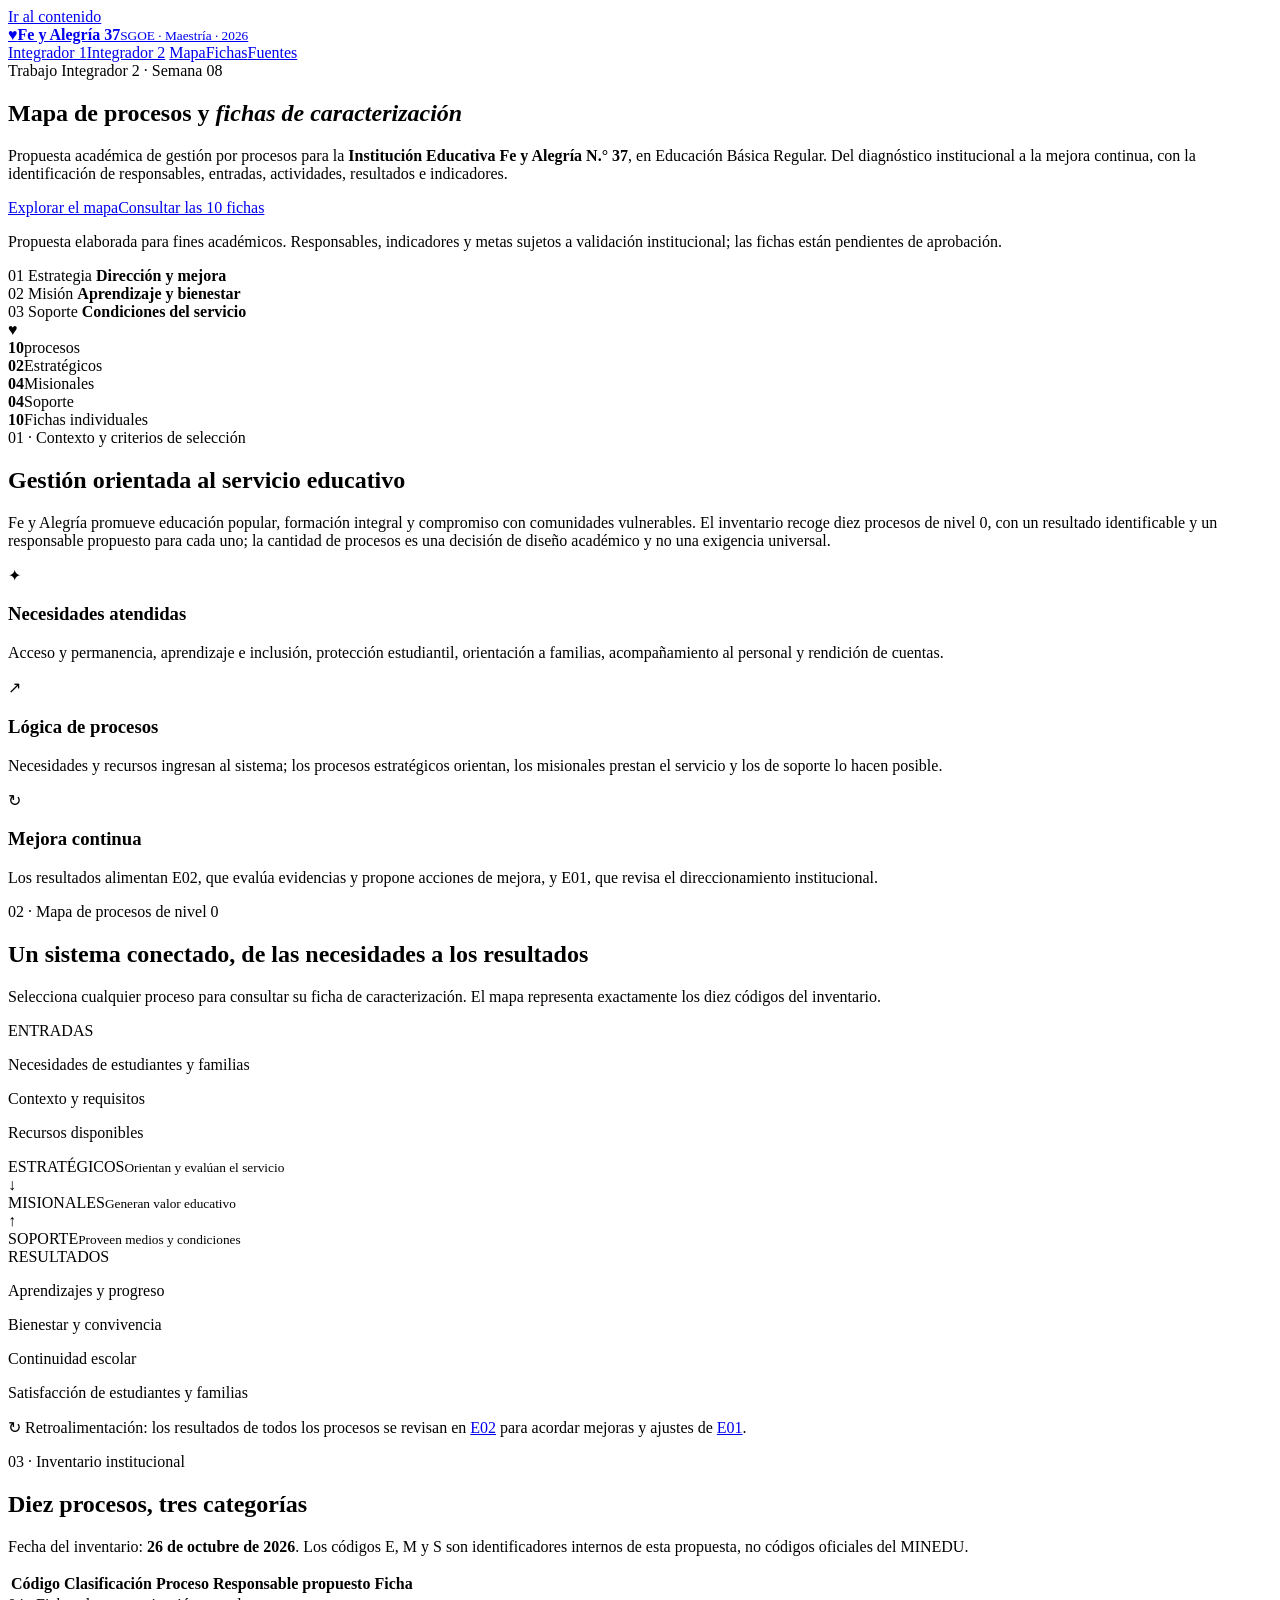
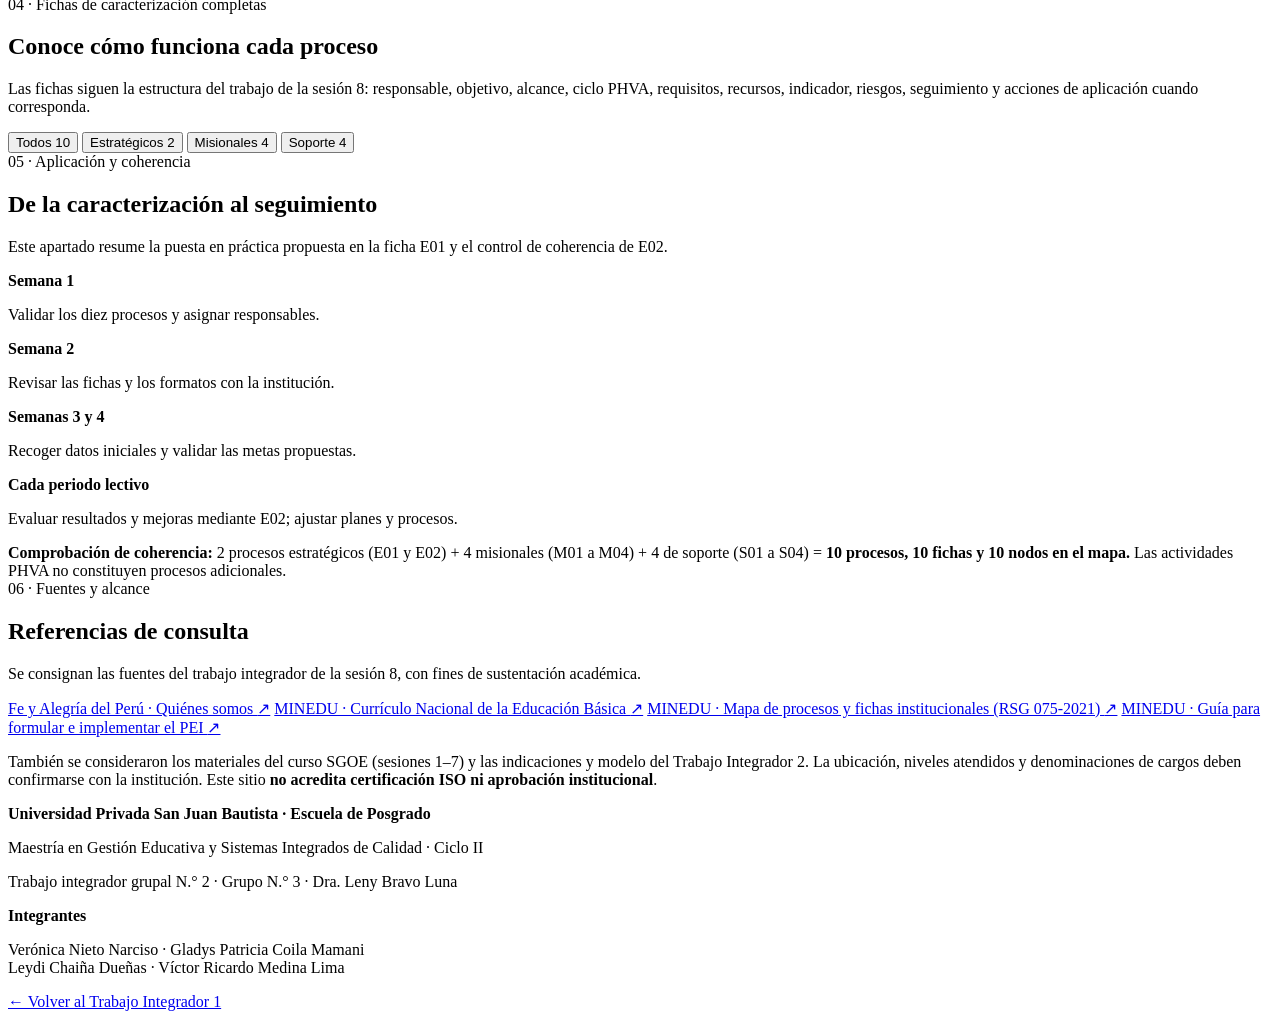
==== integrador-2.html @ 79c2ed9b "Agregar página web del Trabajo Integrador 2 con mapa e inventario" ====
<!doctype html>
<html lang="es">
<head>
  <meta charset="UTF-8">
  <meta name="viewport" content="width=device-width,initial-scale=1">
  <meta name="description" content="Trabajo Integrador 2, semana 08: inventario, mapa de procesos y fichas de caracterización de la I.E. Fe y Alegría N.° 37.">
  <meta name="theme-color" content="#0d2040">
  <title>Trabajo Integrador 2 · Fe y Alegría 37 · SGOE</title>
  <link rel="stylesheet" href="assets/integrador2.css">
  <script defer src="assets/integrador2.js"></script>
</head>
<body>
  <a class="skip-link" href="#contenido">Ir al contenido</a>
  <header class="topbar">
    <div class="container topbar-inner">
      <a class="wordmark" href="index.html"><span class="brand-symbol" aria-hidden="true">♥</span><span><strong>Fe y Alegría 37</strong><small>SGOE · Maestría · 2026</small></span></a>
      <nav class="nav" aria-label="Navegación principal">
        <a href="index.html">Integrador 1</a><a class="active" href="#inicio" aria-current="page">Integrador 2</a>
        <a href="#mapa">Mapa</a><a href="#fichas">Fichas</a><a href="#fuentes">Fuentes</a>
      </nav>
    </div>
  </header>
  <main id="contenido">
    <section class="hero" id="inicio">
      <div class="container hero-grid">
        <div>
          <div class="eyebrow"><span class="pulse"></span> Trabajo Integrador 2 · Semana 08</div>
          <h1>Mapa de procesos y <em>fichas de caracterización</em></h1>
          <p class="lead">Propuesta académica de gestión por procesos para la <strong>Institución Educativa Fe y Alegría N.° 37</strong>, en Educación Básica Regular. Del diagnóstico institucional a la mejora continua, con la identificación de responsables, entradas, actividades, resultados e indicadores.</p>
          <div class="hero-actions"><a class="btn solid" href="#mapa">Explorar el mapa</a><a class="btn outline" href="#fichas">Consultar las 10 fichas</a></div>
          <p class="disclaimer">Propuesta elaborada para fines académicos. Responsables, indicadores y metas sujetos a validación institucional; las fichas están pendientes de aprobación.</p>
        </div>
        <div class="hero-graphic" aria-label="Tres categorías de procesos: estratégicos, misionales y soporte">
          <div class="floating-card floater-one"><span>01</span> Estrategia <strong>Dirección y mejora</strong></div>
          <div class="floating-card floater-two"><span>02</span> Misión <strong>Aprendizaje y bienestar</strong></div>
          <div class="floating-card floater-three"><span>03</span> Soporte <strong>Condiciones del servicio</strong></div>
          <div class="graphic-center"><div class="heart">♥</div><strong>10</strong><span>procesos</span></div>
        </div>
      </div>
      <div class="container stats" aria-label="Inventario de procesos">
        <div><strong>02</strong><span>Estratégicos</span></div><div><strong>04</strong><span>Misionales</span></div><div><strong>04</strong><span>Soporte</span></div><div><strong>10</strong><span>Fichas individuales</span></div>
      </div>
    </section>

    <section class="section container" id="contexto">
      <div class="section-intro"><span class="overline">01 · Contexto y criterios de selección</span><h2>Gestión orientada al servicio educativo</h2><p>Fe y Alegría promueve educación popular, formación integral y compromiso con comunidades vulnerables. El inventario recoge diez procesos de nivel 0, con un resultado identificable y un responsable propuesto para cada uno; la cantidad de procesos es una decisión de diseño académico y no una exigencia universal.</p></div>
      <div class="context-grid">
        <article class="context-card"><span class="context-icon">✦</span><h3>Necesidades atendidas</h3><p>Acceso y permanencia, aprendizaje e inclusión, protección estudiantil, orientación a familias, acompañamiento al personal y rendición de cuentas.</p></article>
        <article class="context-card"><span class="context-icon">↗</span><h3>Lógica de procesos</h3><p>Necesidades y recursos ingresan al sistema; los procesos estratégicos orientan, los misionales prestan el servicio y los de soporte lo hacen posible.</p></article>
        <article class="context-card"><span class="context-icon">↻</span><h3>Mejora continua</h3><p>Los resultados alimentan E02, que evalúa evidencias y propone acciones de mejora, y E01, que revisa el direccionamiento institucional.</p></article>
      </div>
    </section>

    <section class="section shaded" id="mapa">
      <div class="container">
        <div class="section-intro"><span class="overline">02 · Mapa de procesos de nivel 0</span><h2>Un sistema conectado, de las necesidades a los resultados</h2><p>Selecciona cualquier proceso para consultar su ficha de caracterización. El mapa representa exactamente los diez códigos del inventario.</p></div>
        <div class="process-map" role="group" aria-label="Mapa interactivo de procesos de nivel 0">
          <div class="map-side map-input"><span>ENTRADAS</span><p>Necesidades de estudiantes y familias</p><p>Contexto y requisitos</p><p>Recursos disponibles</p></div>
          <div class="map-center">
            <section class="map-band band-e" aria-label="Procesos estratégicos"><div class="band-heading"><span>ESTRATÉGICOS</span><small>Orientan y evalúan el servicio</small></div><div class="map-nodes" id="mapE"></div></section>
            <div class="down-arrow" aria-hidden="true">↓</div>
            <section class="map-band band-m" aria-label="Procesos misionales"><div class="band-heading"><span>MISIONALES</span><small>Generan valor educativo</small></div><div class="map-nodes two-cols" id="mapM"></div></section>
            <div class="down-arrow" aria-hidden="true">↑</div>
            <section class="map-band band-s" aria-label="Procesos de soporte"><div class="band-heading"><span>SOPORTE</span><small>Proveen medios y condiciones</small></div><div class="map-nodes two-cols" id="mapS"></div></section>
          </div>
          <div class="map-side map-output"><span>RESULTADOS</span><p>Aprendizajes y progreso</p><p>Bienestar y convivencia</p><p>Continuidad escolar</p><p>Satisfacción de estudiantes y familias</p></div>
        </div>
        <p class="map-feedback"><span aria-hidden="true">↻</span> Retroalimentación: los resultados de todos los procesos se revisan en <a href="#E02" data-open="E02">E02</a> para acordar mejoras y ajustes de <a href="#E01" data-open="E01">E01</a>.</p>
      </div>
    </section>

    <section class="section container" id="inventario">
      <div class="section-intro"><span class="overline">03 · Inventario institucional</span><h2>Diez procesos, tres categorías</h2><p>Fecha del inventario: <strong>26 de octubre de 2026</strong>. Los códigos E, M y S son identificadores internos de esta propuesta, no códigos oficiales del MINEDU.</p></div>
      <div class="table-wrap"><table><thead><tr><th>Código</th><th>Clasificación</th><th>Proceso</th><th>Responsable propuesto</th><th>Ficha</th></tr></thead><tbody id="inventoryBody"></tbody></table></div>
    </section>

    <section class="section shaded" id="fichas">
      <div class="container">
        <div class="section-intro"><span class="overline">04 · Fichas de caracterización completas</span><h2>Conoce cómo funciona cada proceso</h2><p>Las fichas siguen la estructura del trabajo de la sesión 8: responsable, objetivo, alcance, ciclo PHVA, requisitos, recursos, indicador, riesgos, seguimiento y acciones de aplicación cuando corresponda.</p></div>
        <div class="filters" role="group" aria-label="Filtrar fichas">
          <button type="button" class="filter selected" data-filter="all" aria-pressed="true">Todos <span>10</span></button>
          <button type="button" class="filter" data-filter="E" aria-pressed="false">Estratégicos <span>2</span></button>
          <button type="button" class="filter" data-filter="M" aria-pressed="false">Misionales <span>4</span></button>
          <button type="button" class="filter" data-filter="S" aria-pressed="false">Soporte <span>4</span></button>
        </div>
        <div class="cards" id="processCards"></div>
        <div class="detail-panel" id="detalle" hidden aria-live="polite">
          <div class="detail-top"><div><span class="overline" id="detailCategory"></span><h3 id="detailTitle"></h3><p id="detailMeta"></p></div><button type="button" class="close-detail" id="closeDetail" aria-label="Cerrar ficha">×</button></div>
          <div id="detailContent"></div>
        </div>
      </div>
    </section>

    <section class="section container" id="implementacion">
      <div class="section-intro"><span class="overline">05 · Aplicación y coherencia</span><h2>De la caracterización al seguimiento</h2><p>Este apartado resume la puesta en práctica propuesta en la ficha E01 y el control de coherencia de E02.</p></div>
      <div class="timeline"><article><b>Semana 1</b><p>Validar los diez procesos y asignar responsables.</p></article><article><b>Semana 2</b><p>Revisar las fichas y los formatos con la institución.</p></article><article><b>Semanas 3 y 4</b><p>Recoger datos iniciales y validar las metas propuestas.</p></article><article><b>Cada periodo lectivo</b><p>Evaluar resultados y mejoras mediante E02; ajustar planes y procesos.</p></article></div>
      <div class="validation"><strong>Comprobación de coherencia:</strong> 2 procesos estratégicos (E01 y E02) + 4 misionales (M01 a M04) + 4 de soporte (S01 a S04) = <strong>10 procesos, 10 fichas y 10 nodos en el mapa.</strong> Las actividades PHVA no constituyen procesos adicionales.</div>
    </section>

    <section class="section shaded" id="fuentes">
      <div class="container">
        <div class="section-intro"><span class="overline">06 · Fuentes y alcance</span><h2>Referencias de consulta</h2><p>Se consignan las fuentes del trabajo integrador de la sesión 8, con fines de sustentación académica.</p></div>
        <div class="references">
          <a href="https://feyalegria.org.pe/quienes-somos/" target="_blank" rel="noopener noreferrer">Fe y Alegría del Perú · Quiénes somos <span>↗</span></a>
          <a href="https://repositorio.minedu.gob.pe/handle/20.500.12799/4551" target="_blank" rel="noopener noreferrer">MINEDU · Currículo Nacional de la Educación Básica <span>↗</span></a>
          <a href="https://www.minedu.gob.pe/transparencia/2021/pdf/RSG_075-2021-MINEDU.pdf" target="_blank" rel="noopener noreferrer">MINEDU · Mapa de procesos y fichas institucionales (RSG 075-2021) <span>↗</span></a>
          <a href="https://www.minedu.gob.pe/pdf/proyecto-educativo-institucional.pdf" target="_blank" rel="noopener noreferrer">MINEDU · Guía para formular e implementar el PEI <span>↗</span></a>
        </div>
        <p class="source-note">También se consideraron los materiales del curso SGOE (sesiones 1–7) y las indicaciones y modelo del Trabajo Integrador 2. La ubicación, niveles atendidos y denominaciones de cargos deben confirmarse con la institución. Este sitio <strong>no acredita certificación ISO ni aprobación institucional</strong>.</p>
      </div>
    </section>
  </main>
  <footer><div class="container footer-inner"><div><strong>Universidad Privada San Juan Bautista · Escuela de Posgrado</strong><p>Maestría en Gestión Educativa y Sistemas Integrados de Calidad · Ciclo II</p><p>Trabajo integrador grupal N.° 2 · Grupo N.° 3 · Dra. Leny Bravo Luna</p></div><div><strong>Integrantes</strong><p>Verónica Nieto Narciso · Gladys Patricia Coila Mamani<br>Leydi Chaiña Dueñas · Víctor Ricardo Medina Lima</p><a href="index.html">← Volver al Trabajo Integrador 1</a></div></div></footer>
</body>
</html>
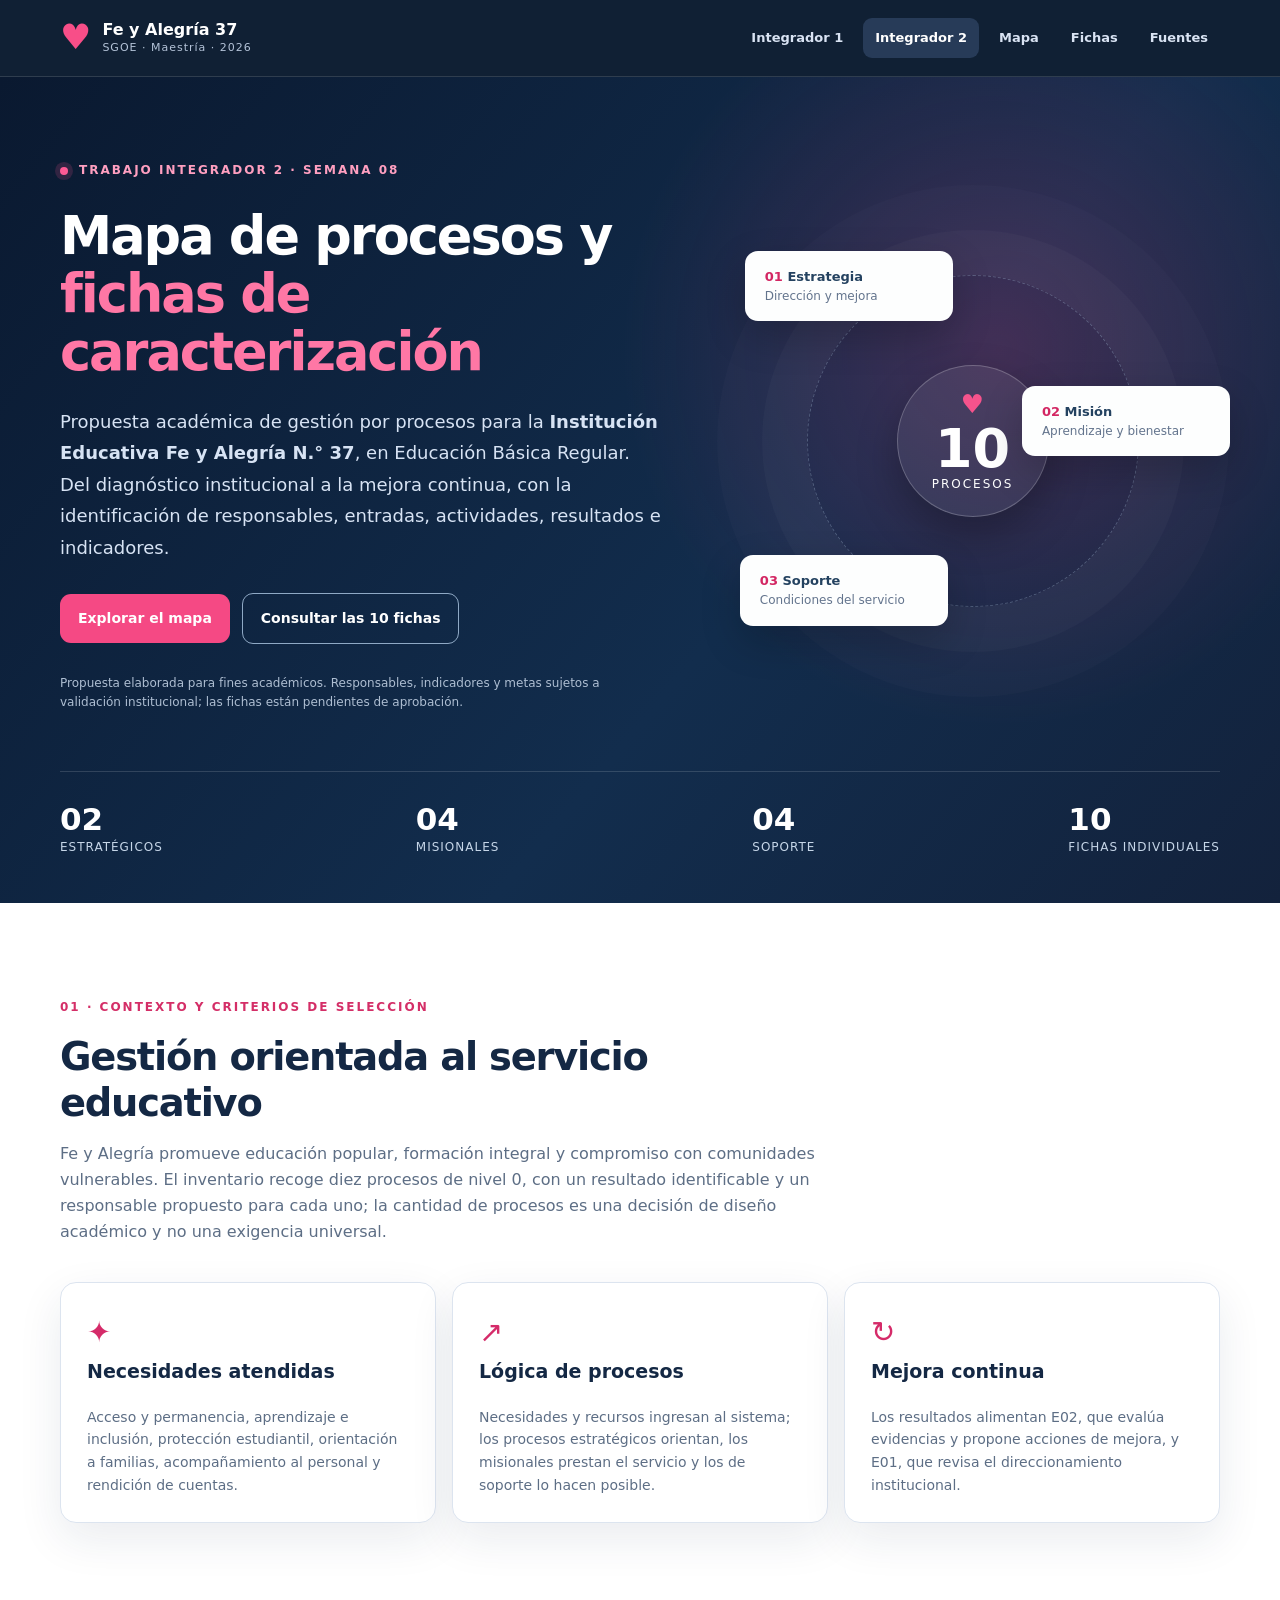
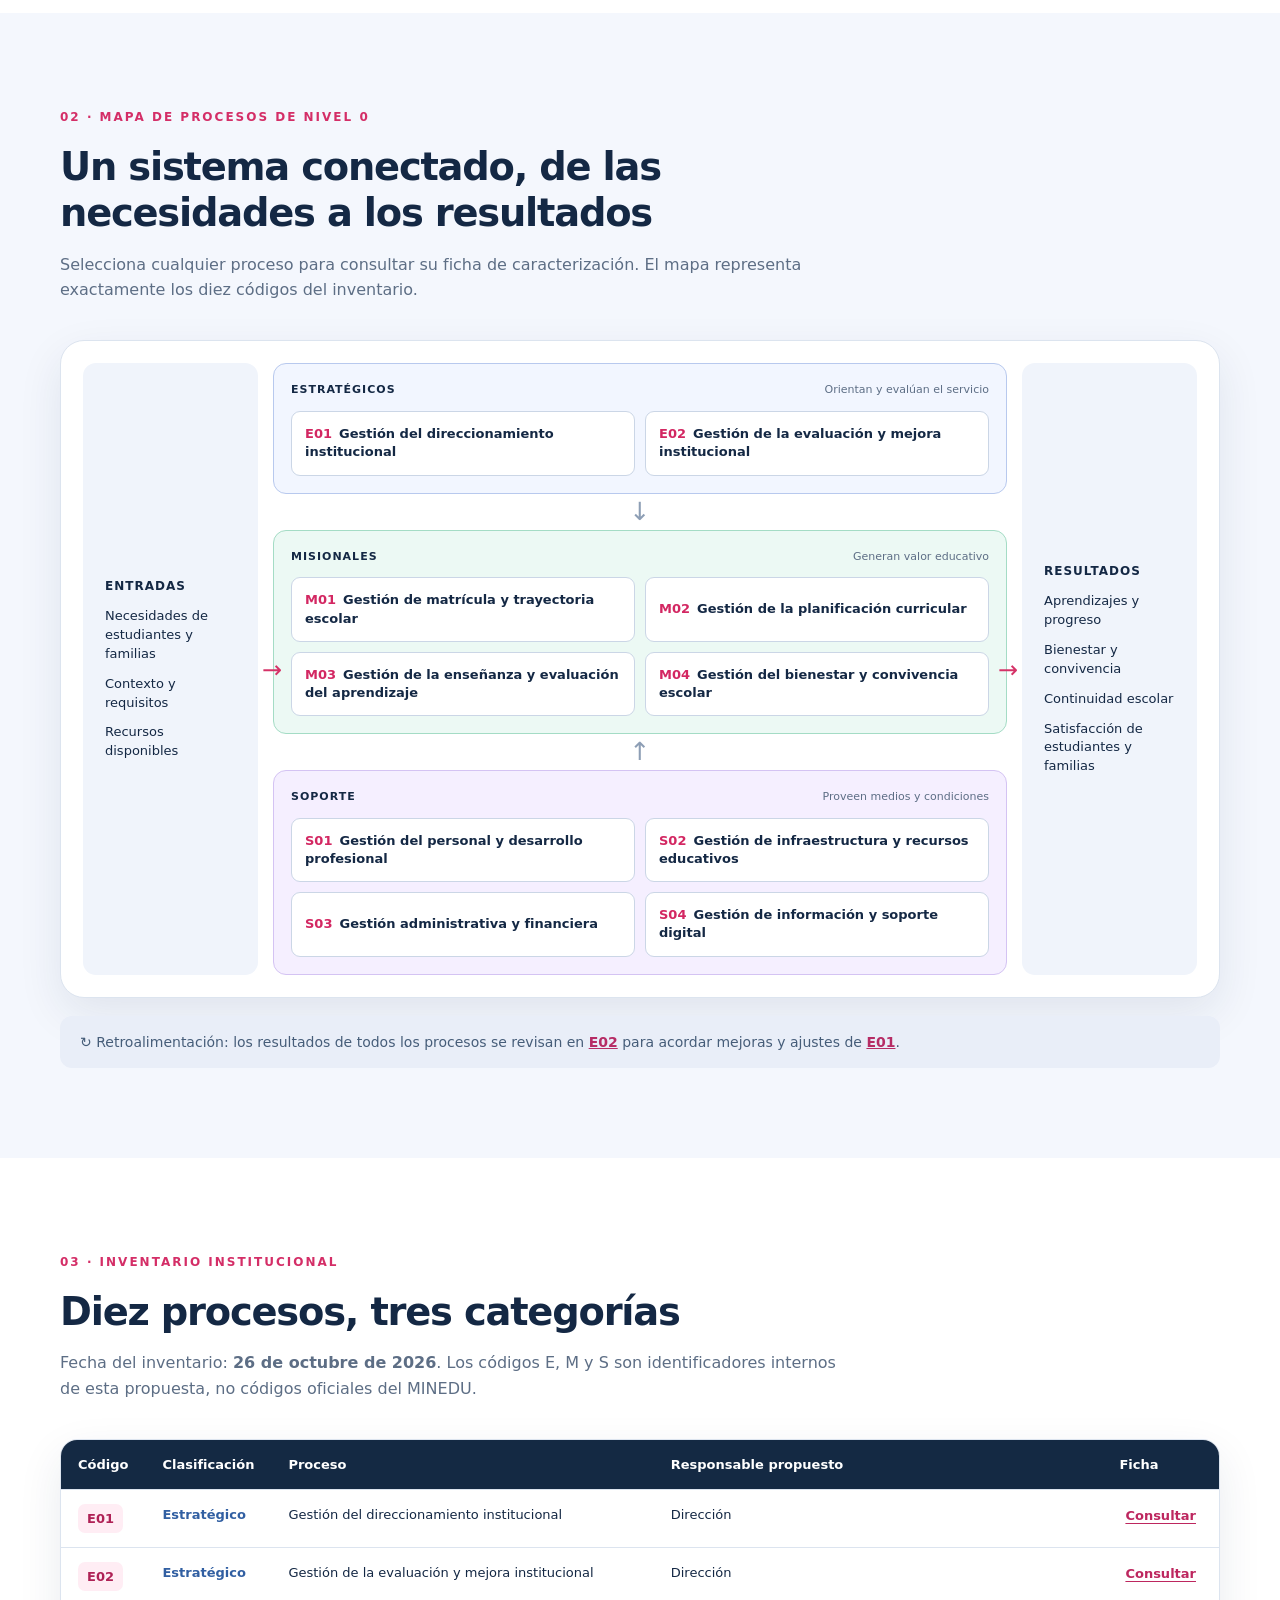
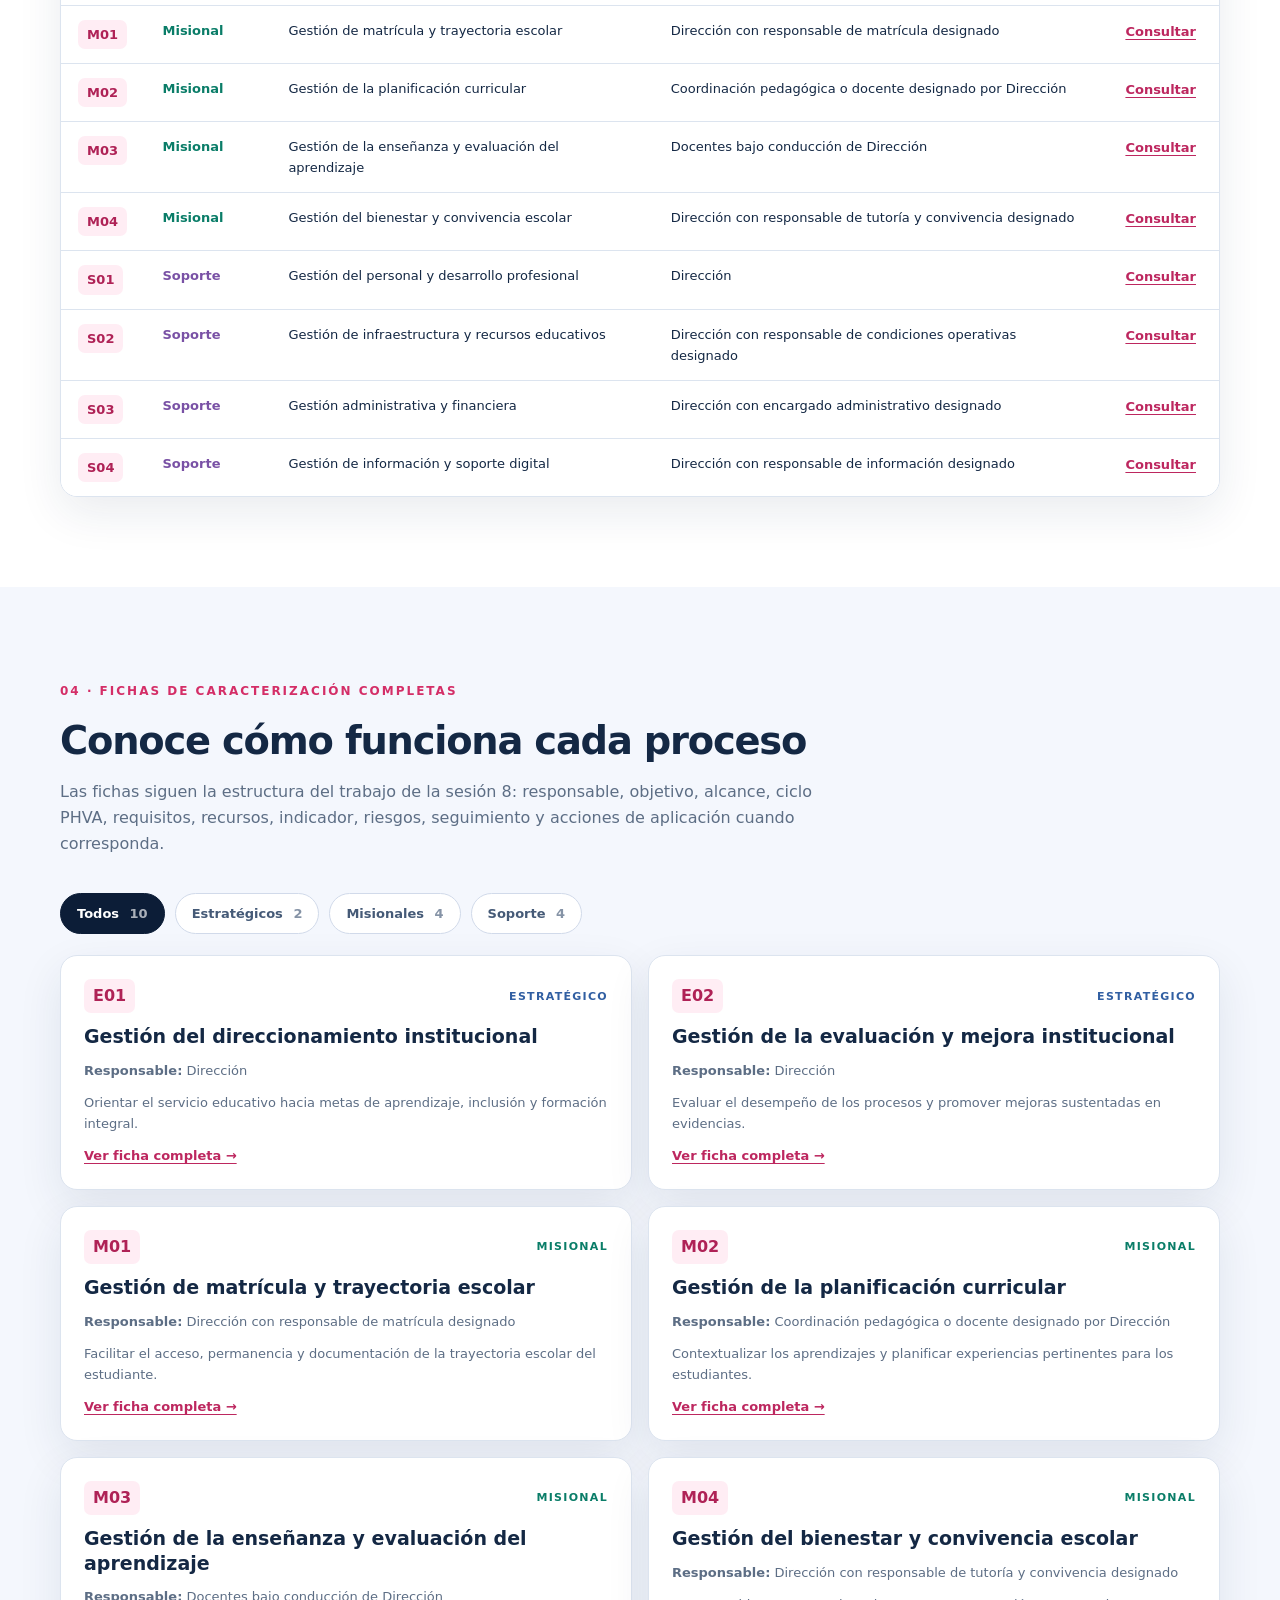
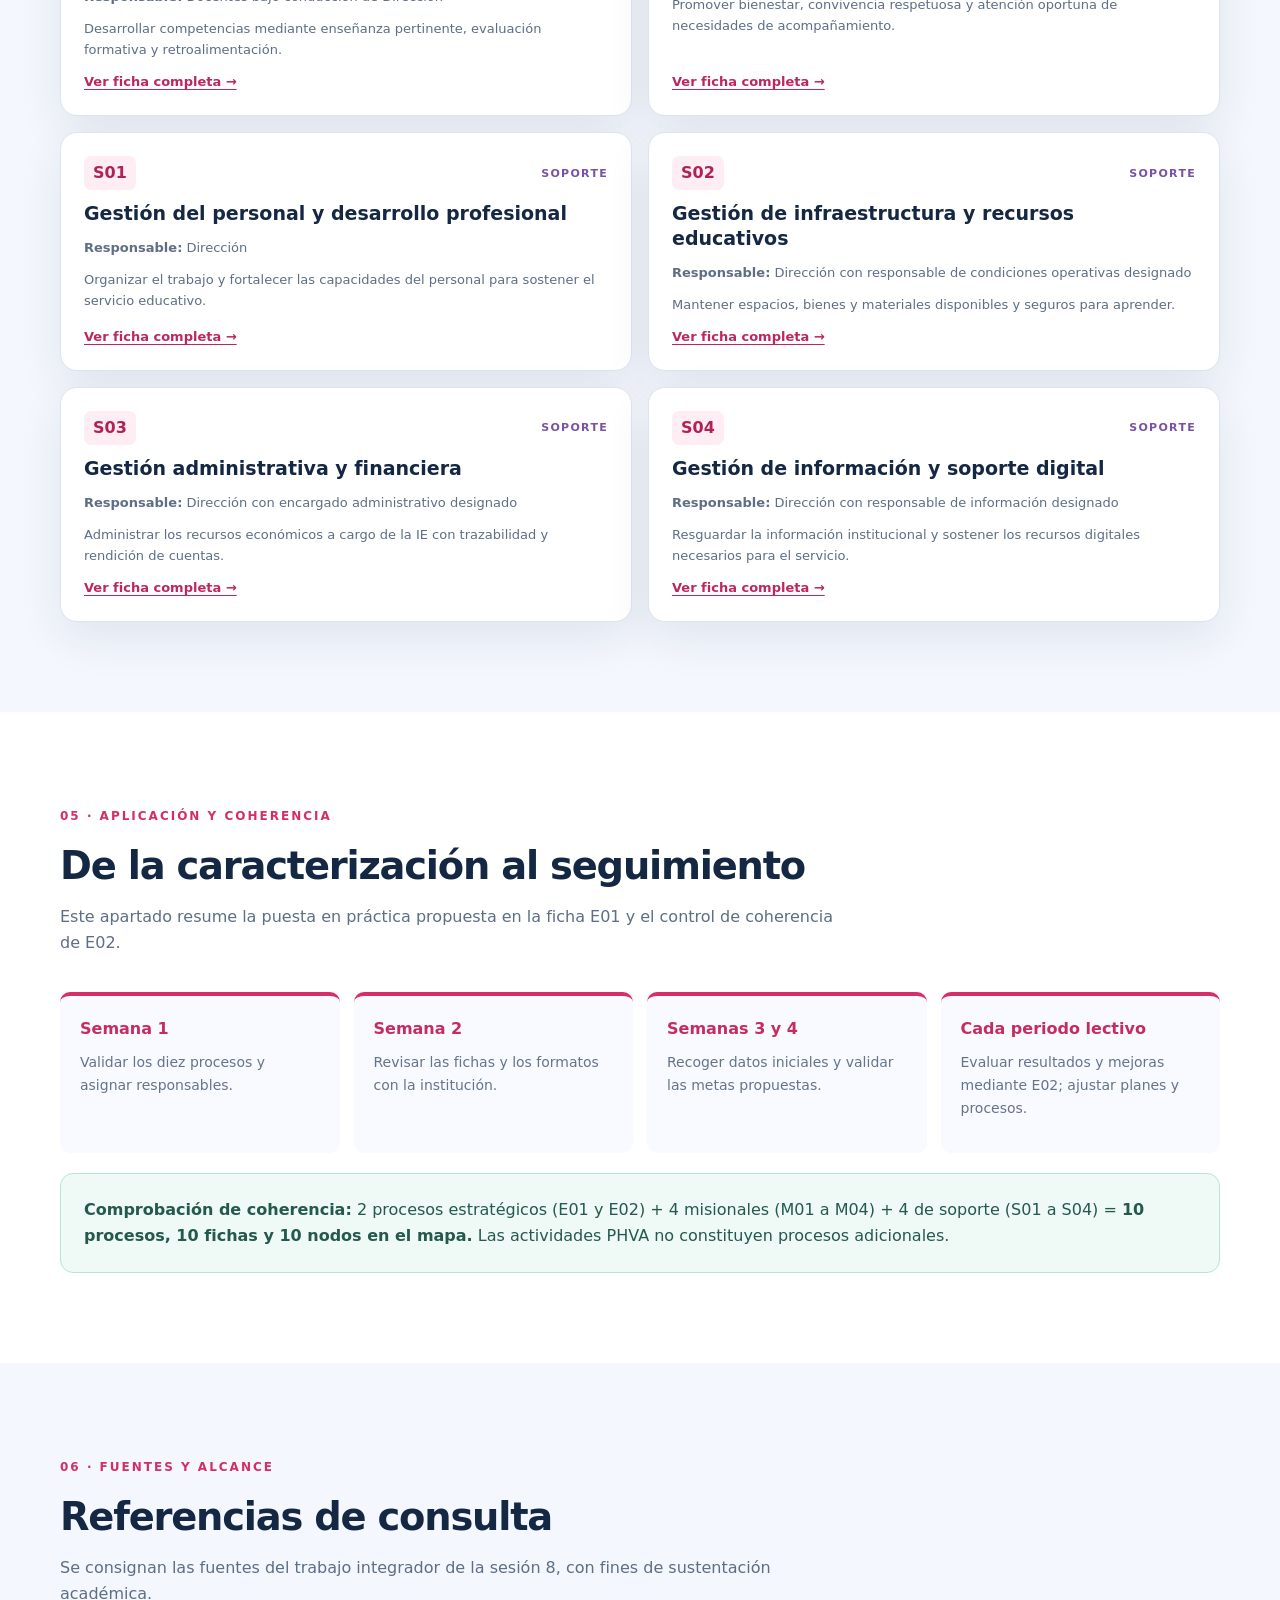
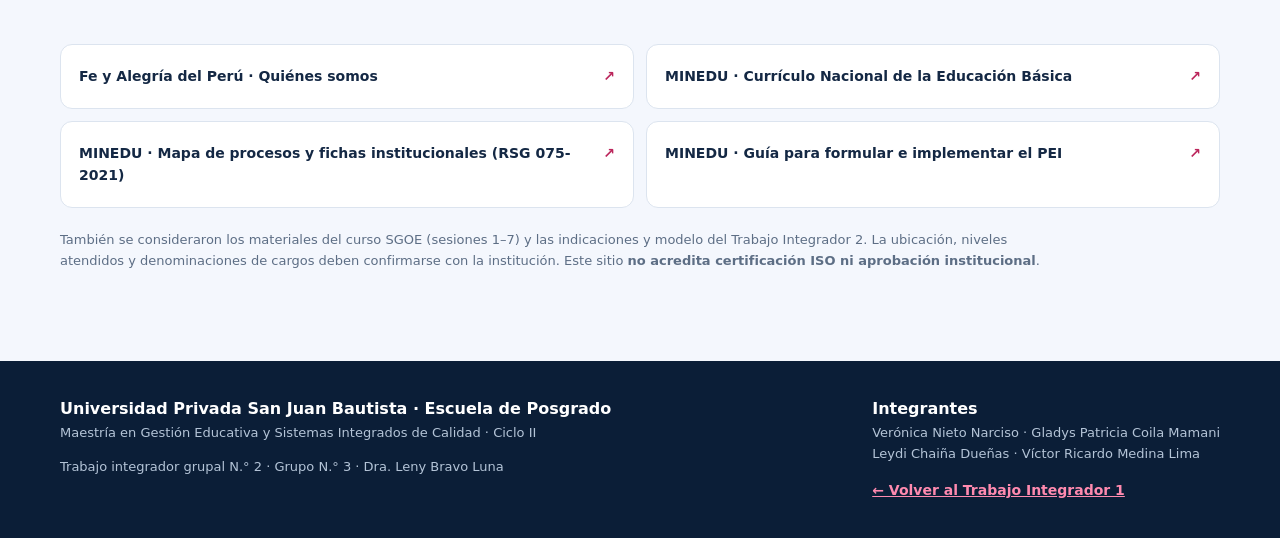
==== commit 11c7d47b: "Conectar inventario y las 10 fichas PHVA con la página interactiva" ====
--- a/integrador-2.html
+++ b/integrador-2.html
@@ -7,6 +7,8 @@
   <meta name="theme-color" content="#0d2040">
   <title>Trabajo Integrador 2 · Fe y Alegría 37 · SGOE</title>
   <link rel="stylesheet" href="assets/integrador2.css">
+  <script defer src="assets/integrador2-data-a.js"></script>
+  <script defer src="assets/integrador2-data-b.js"></script>
   <script defer src="assets/integrador2.js"></script>
 </head>
 <body>
--- a/assets/integrador2.css
+++ b/assets/integrador2.css
@@ -0,0 +1,3 @@
+:root{--ink:#142844;--navy:#0c1d37;--deep:#08162c;--soft:#f4f7fd;--muted:#5d6e85;--pink:#d7275e;--rose:#fff0f5;--green:#11846e;--mint:#eaf9f2;--purple:#7553b5;--lav:#f3eeff;--line:#dce4ef;--white:#fff;--shadow:0 16px 45px rgba(17,43,81,.09)}
+*{box-sizing:border-box}html{scroll-behavior:smooth;scroll-padding-top:90px}body{margin:0;color:var(--ink);font:16px/1.62 system-ui,-apple-system,BlinkMacSystemFont,"Segoe UI",sans-serif;background:#fff}a{color:inherit}button{font:inherit}.container{width:min(1160px,calc(100% - 40px));margin:auto}.skip-link{position:absolute;z-index:99;top:-60px;background:#fff;padding:12px}.skip-link:focus{top:5px}.topbar{position:sticky;top:0;z-index:10;background:rgba(9,25,46,.97);border-bottom:1px solid rgba(255,255,255,.13);backdrop-filter:blur(16px)}.topbar-inner,.wordmark,.nav,.hero-actions,.stats,.band-heading,.map-nodes,.filters,.detail-top,.footer-inner{display:flex;align-items:center}.topbar-inner{justify-content:space-between;min-height:76px;gap:18px}.wordmark{text-decoration:none;color:white;display:flex;gap:11px;align-items:center;line-height:1.3}.wordmark small{display:block;font-size:11px;letter-spacing:1px;color:#b5c4d9}.brand-symbol{display:grid;place-items:center;color:#f84e88;font-size:35px}.nav{gap:8px;flex-wrap:wrap}.nav a{padding:9px 12px;color:#d9e3f3;border-radius:9px;text-decoration:none;font-weight:600;font-size:13px}.nav a:hover,.nav a.active{background:#273b58;color:#fff}.hero{background:radial-gradient(circle at 78% 33%,rgba(203,54,113,.26),transparent 33%),linear-gradient(130deg,#0a1930,#122d4d 60%,#13223c);color:#fff;padding:80px 0 46px;overflow:hidden}.hero-grid{display:grid;grid-template-columns:1.1fr .9fr;gap:60px;align-items:center}.eyebrow,.overline{display:inline-flex;align-items:center;gap:11px;color:#d42e67;text-transform:uppercase;font-size:12px;letter-spacing:2px;font-weight:800}.eyebrow{color:#ff9fc0}.pulse{width:8px;height:8px;border-radius:50%;background:#ff5a95;box-shadow:0 0 0 5px rgba(255,80,145,.16)}h1,h2,h3,p{margin-top:0}h1{max-width:720px;font-size:clamp(38px,4.1vw,64px);line-height:1.11;letter-spacing:-2px;margin:24px 0}h1 em{color:#ff77a5;font-style:normal}.lead{font-size:18px;max-width:640px;color:#d7e3f4;line-height:1.75}.hero-actions{gap:12px;flex-wrap:wrap;margin-top:30px}.btn{display:inline-flex;align-items:center;justify-content:center;border-radius:11px;padding:13px 18px;font-weight:750;text-decoration:none;font-size:14px;transition:transform .2s}.btn:hover{transform:translateY(-2px)}.solid{background:#f54984;color:white}.outline{border:1px solid #8fa9c5;color:white}.disclaimer{font-size:12px;color:#aebed2;margin-top:30px;max-width:590px}.hero-graphic{height:390px;position:relative;display:grid;place-items:center}.hero-graphic:before{content:"";width:330px;height:330px;border:1px dashed #a0b8d05c;border-radius:50%;position:absolute;box-shadow:0 0 0 45px #ffffff06,0 0 0 90px #ffffff04}.graphic-center{width:152px;height:152px;z-index:1;border-radius:50%;display:flex;align-items:center;justify-content:center;flex-direction:column;background:#ffffff12;box-shadow:0 18px 40px #0004;border:1px solid #ffffff38;line-height:1.1}.graphic-center .heart{color:#f6538c;font-size:26px}.graphic-center strong{font-size:54px}.graphic-center span{font-size:12px;letter-spacing:2px;text-transform:uppercase}.floating-card{position:absolute;z-index:2;background:#fdfefe;color:#244260;box-shadow:0 15px 40px #0003;padding:15px 20px;border-radius:13px;min-width:208px;font-weight:700;font-size:13px}.floating-card span{color:#d32763}.floating-card strong{display:block;color:#63748d;font-size:12px;font-weight:500}.floater-one{top:5px;left:4%}.floater-two{right:-2%;top:140px}.floater-three{bottom:10px;left:3%}.stats{border-top:1px solid #ffffff24;margin-top:46px;padding-top:29px;justify-content:space-between;gap:15px}.stats div{display:flex;flex-direction:column;align-items:flex-start}.stats strong{font-size:31px;line-height:1.2}.stats span{color:#c6d6e8;font-size:12px;text-transform:uppercase;letter-spacing:1px}.section{padding:90px 0}.section-intro{max-width:780px;margin-bottom:37px}.section-intro h2{font-size:clamp(28px,3vw,42px);letter-spacing:-1.2px;line-height:1.2;margin:15px 0}.section-intro p{color:var(--muted);font-size:16px}.shaded{background:var(--soft)}.context-grid{display:grid;grid-template-columns:repeat(3,1fr);gap:16px}.context-card{padding:26px;background:white;border:1px solid var(--line);border-radius:16px;box-shadow:var(--shadow)}.context-card h3{font-size:19px}.context-card p{margin:0;color:var(--muted);font-size:14px}.context-icon{font-size:29px;color:#d52b69}.process-map{display:grid;grid-template-columns:175px 1fr 175px;align-items:stretch;gap:15px;background:white;padding:22px;border-radius:24px;border:1px solid var(--line);box-shadow:var(--shadow)}.map-side{border-radius:13px;background:#f0f4fb;padding:22px;display:flex;flex-direction:column;justify-content:center;position:relative}.map-side span{font-size:12px;letter-spacing:1px;font-weight:900}.map-side p{font-size:13px;margin:11px 0 0;line-height:1.45}.map-input:after,.map-output:before{content:"→";position:absolute;top:47%;font-size:24px;color:#d53267}.map-input:after{right:-24px}.map-output:before{left:-24px}.map-center{display:flex;flex-direction:column;gap:3px;min-width:0}.map-band{border-radius:13px;padding:17px;border:1px solid}.band-e{background:#f2f6ff;border-color:#b8c9ee}.band-m{background:#ecf9f4;border-color:#a4dcc5}.band-s{background:#f5efff;border-color:#d4c3f3}.band-heading{justify-content:space-between;gap:10px;margin-bottom:12px}.band-heading span{font-size:11px;font-weight:900;letter-spacing:1px}.band-heading small{font-size:11px;color:var(--muted)}.map-nodes{gap:10px;align-items:stretch}.map-nodes>*{flex:1}.map-nodes.two-cols{display:grid;grid-template-columns:1fr 1fr}.map-node{background:#fff;padding:13px;text-align:left;border:1px solid #cbd6e6;border-radius:9px;cursor:pointer;font-weight:700;font-size:13px;color:var(--ink);line-height:1.4;transition:transform .2s,box-shadow .2s}.map-node:hover{transform:translateY(-2px);box-shadow:0 9px 24px #13253a1a}.map-node b{display:inline-block;color:#d32762;margin-right:7px}.down-arrow{text-align:center;color:#8d9eb5;font-size:25px;line-height:1.2}.map-feedback{background:#e9eef8;border-radius:12px;padding:15px 20px;color:#465d79;margin:18px 0 0;font-size:14px}.map-feedback a{color:#b62c65;font-weight:800}.table-wrap{overflow-x:auto;border:1px solid var(--line);border-radius:17px;box-shadow:var(--shadow)}table{width:100%;border-collapse:collapse;background:white;text-align:left}th,td{padding:14px 17px;border-bottom:1px solid var(--line);font-size:13px;vertical-align:top}th{background:#142943;color:white;font-weight:800;white-space:nowrap}tr:last-child td{border-bottom:0}tbody tr:hover{background:#f8faff}.code-tag{display:inline-flex;align-items:center;border-radius:7px;padding:4px 9px;background:#ffedf4;color:#af2256;font-weight:900}.type-E{color:#315fa2}.type-M{color:#0a7d68}.type-S{color:#7951a5}.mini-link,.open-card{border:0;background:transparent;color:#bd275f;font-size:13px;font-weight:800;cursor:pointer;text-decoration:underline;text-underline-offset:3px}.filters{gap:10px;flex-wrap:wrap;margin-bottom:21px}.filter{background:#fff;border:1px solid #d1daea;color:#455a77;border-radius:99px;padding:9px 16px;font-weight:700;cursor:pointer;font-size:13px}.filter span{margin-left:6px;opacity:.65}.filter.selected{color:#fff;background:var(--navy);border-color:var(--navy)}.cards{display:grid;grid-template-columns:repeat(2,1fr);gap:16px}.process-card{border:1px solid var(--line);background:white;box-shadow:var(--shadow);padding:23px;border-radius:17px;display:flex;flex-direction:column;gap:11px}.process-card:hover{border-color:#adc3e1}.card-top{display:flex;align-items:center;justify-content:space-between}.card-type{font-size:11px;letter-spacing:1.3px;text-transform:uppercase;font-weight:900}.process-card h3{font-size:19px;line-height:1.3;margin:0}.process-card p{font-size:13px;color:var(--muted);margin:0}.process-card button{align-self:flex-start;margin-top:auto;padding:0}.detail-panel{margin:25px 0 0;padding:30px;background:white;border:1px solid #cdd8e8;border-radius:18px;box-shadow:0 25px 65px #142e4c20;scroll-margin-top:95px}.detail-panel[hidden]{display:none}.detail-top{justify-content:space-between;align-items:flex-start;gap:12px;border-bottom:1px solid var(--line);padding-bottom:19px;margin-bottom:20px}.detail-top h3{font-size:25px;line-height:1.24;margin:8px 0}.detail-top p{color:var(--muted);font-size:13px;margin:0}.close-detail{border:0;border-radius:50%;background:#f0f3f8;font-size:28px;width:39px;height:39px;cursor:pointer;color:#314b6b;flex:none}.info-grid{display:grid;grid-template-columns:1fr 1fr;gap:11px}.info-pill{padding:15px;background:#f5f8fc;border:1px solid #e1e7f0;border-radius:10px;font-size:14px}.info-pill b{display:block;font-size:12px;color:#ba2e64;letter-spacing:.6px;margin-bottom:4px;text-transform:uppercase}.info-pill.full{grid-column:1/-1}.detail-section-title{font-size:20px;border-left:4px solid #d62c66;padding-left:11px;margin:30px 0 15px}.phase-section{margin-top:15px}.phase-section h5{margin:20px 0 9px;font-size:15px}.phase-P h5{color:#285fa2}.phase-H h5{color:#188570}.phase-V h5{color:#8461ae}.phase-A h5{color:#bd3166}.phase-table-wrap{overflow-x:auto;border:1px solid #e0e7f1;border-radius:11px}.phase-table{min-width:780px}.phase-table th{background:#e8edf7;color:#1b344f;font-size:12px;padding:10px 12px;white-space:normal}.phase-table td{font-size:12px;padding:10px 12px;min-width:100px}.phase-table td:nth-child(4){min-width:210px}.phase-table td:nth-child(3),.phase-table td:nth-child(5){min-width:145px}.detail-block{border:1px solid #e0e7f0;border-radius:10px;padding:14px 17px;margin:10px 0}.detail-block h5{font-size:13px;color:#9b2254;text-transform:uppercase;letter-spacing:.8px;margin:0 0 5px}.detail-block p{font-size:14px;margin:0;white-space:pre-line}.detail-block strong{color:#162e4d}.notice{background:#fff5e6;border:1px solid #f2dbbb;border-radius:10px;padding:15px;margin-top:17px;font-size:13px;color:#735c36}.timeline{display:grid;grid-template-columns:repeat(4,1fr);gap:14px}.timeline article{border-top:4px solid #d52f67;padding:20px;background:#f8faff;border-radius:10px}.timeline b{color:#c52c62}.timeline p{color:#64748b;font-size:14px;margin-top:9px}.validation{padding:23px;background:#eff9f6;color:#24594e;border:1px solid #b6e5d6;border-radius:13px;margin-top:20px}.references{display:grid;grid-template-columns:1fr 1fr;gap:12px}.references a{padding:20px 18px;background:white;border:1px solid var(--line);border-radius:12px;font-weight:700;text-decoration:none;font-size:14px;display:flex;justify-content:space-between;gap:15px}.references a:hover{color:#bb255b;box-shadow:var(--shadow)}.references span{color:#bb255b}.source-note{max-width:980px;margin:21px 0 0;color:var(--muted);font-size:13px}footer{background:#0b1e37;color:#fff;padding:35px 0}.footer-inner{align-items:flex-start;justify-content:space-between;gap:25px}.footer-inner>div{max-width:49%}footer p{color:#b4c4d7;font-size:13px}footer a{color:#ff8aaf;font-weight:700;font-size:14px}
+@media(max-width:950px){.hero-grid{grid-template-columns:1fr}.hero-graphic{display:none}.process-map{grid-template-columns:1fr}.map-side{padding:13px}.map-side p{display:inline;margin-right:10px}.map-input:after,.map-output:before{display:none}.timeline{grid-template-columns:1fr 1fr}.nav a{padding:7px;font-size:12px}}@media(max-width:650px){.topbar-inner{align-items:flex-start;padding:12px 0;flex-direction:column}.nav{gap:2px}.nav a{font-size:11px}.hero{padding:46px 0 30px}h1{letter-spacing:-1px}.stats{display:grid;grid-template-columns:1fr 1fr;gap:20px}.section{padding:53px 0}.context-grid,.cards,.references,.timeline,.info-grid{grid-template-columns:1fr}.info-pill.full{grid-column:auto}.process-map{padding:11px}.map-nodes{flex-direction:column}.map-nodes.two-cols{grid-template-columns:1fr}.detail-panel{padding:18px}.footer-inner{flex-direction:column}.footer-inner>div{max-width:100%}.band-heading{align-items:flex-start;flex-direction:column}.container{width:min(1160px,calc(100% - 28px))}}@media(prefers-reduced-motion:reduce){html{scroll-behavior:auto}*{transition:none!important}}
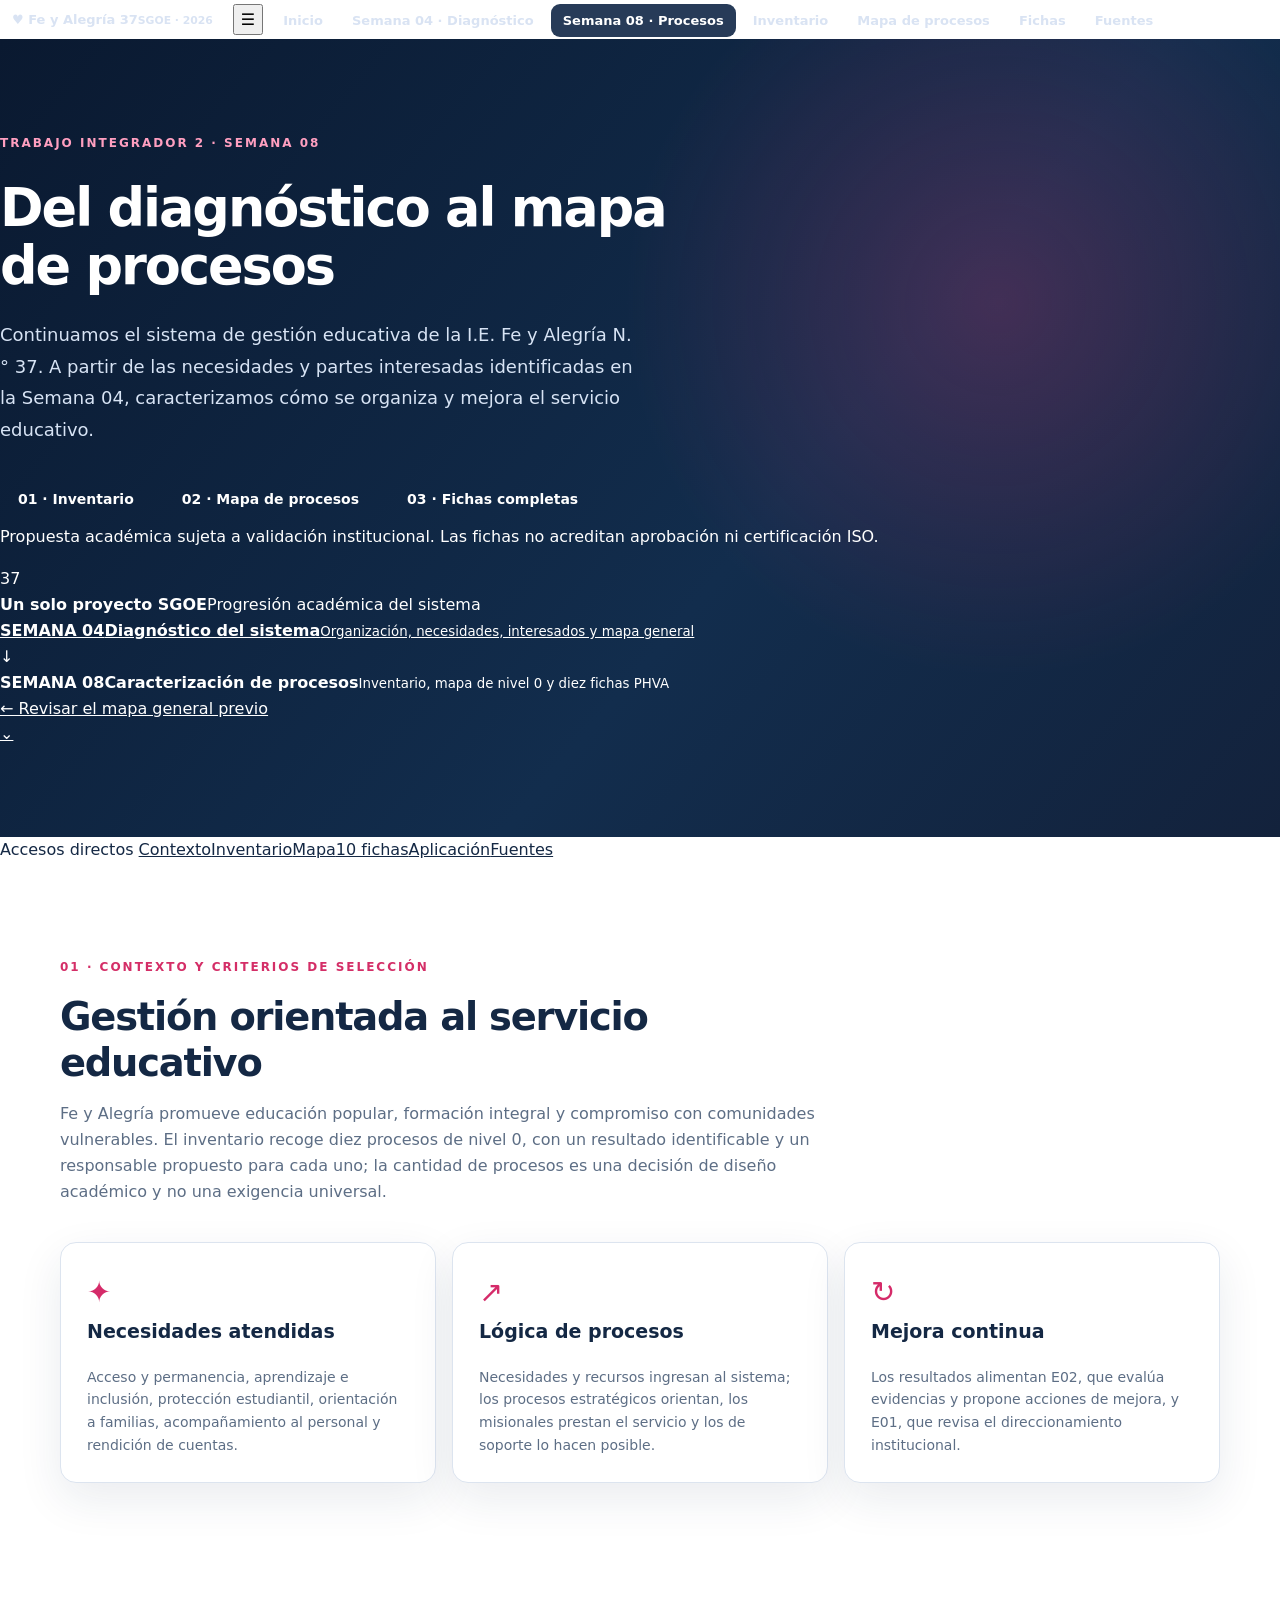
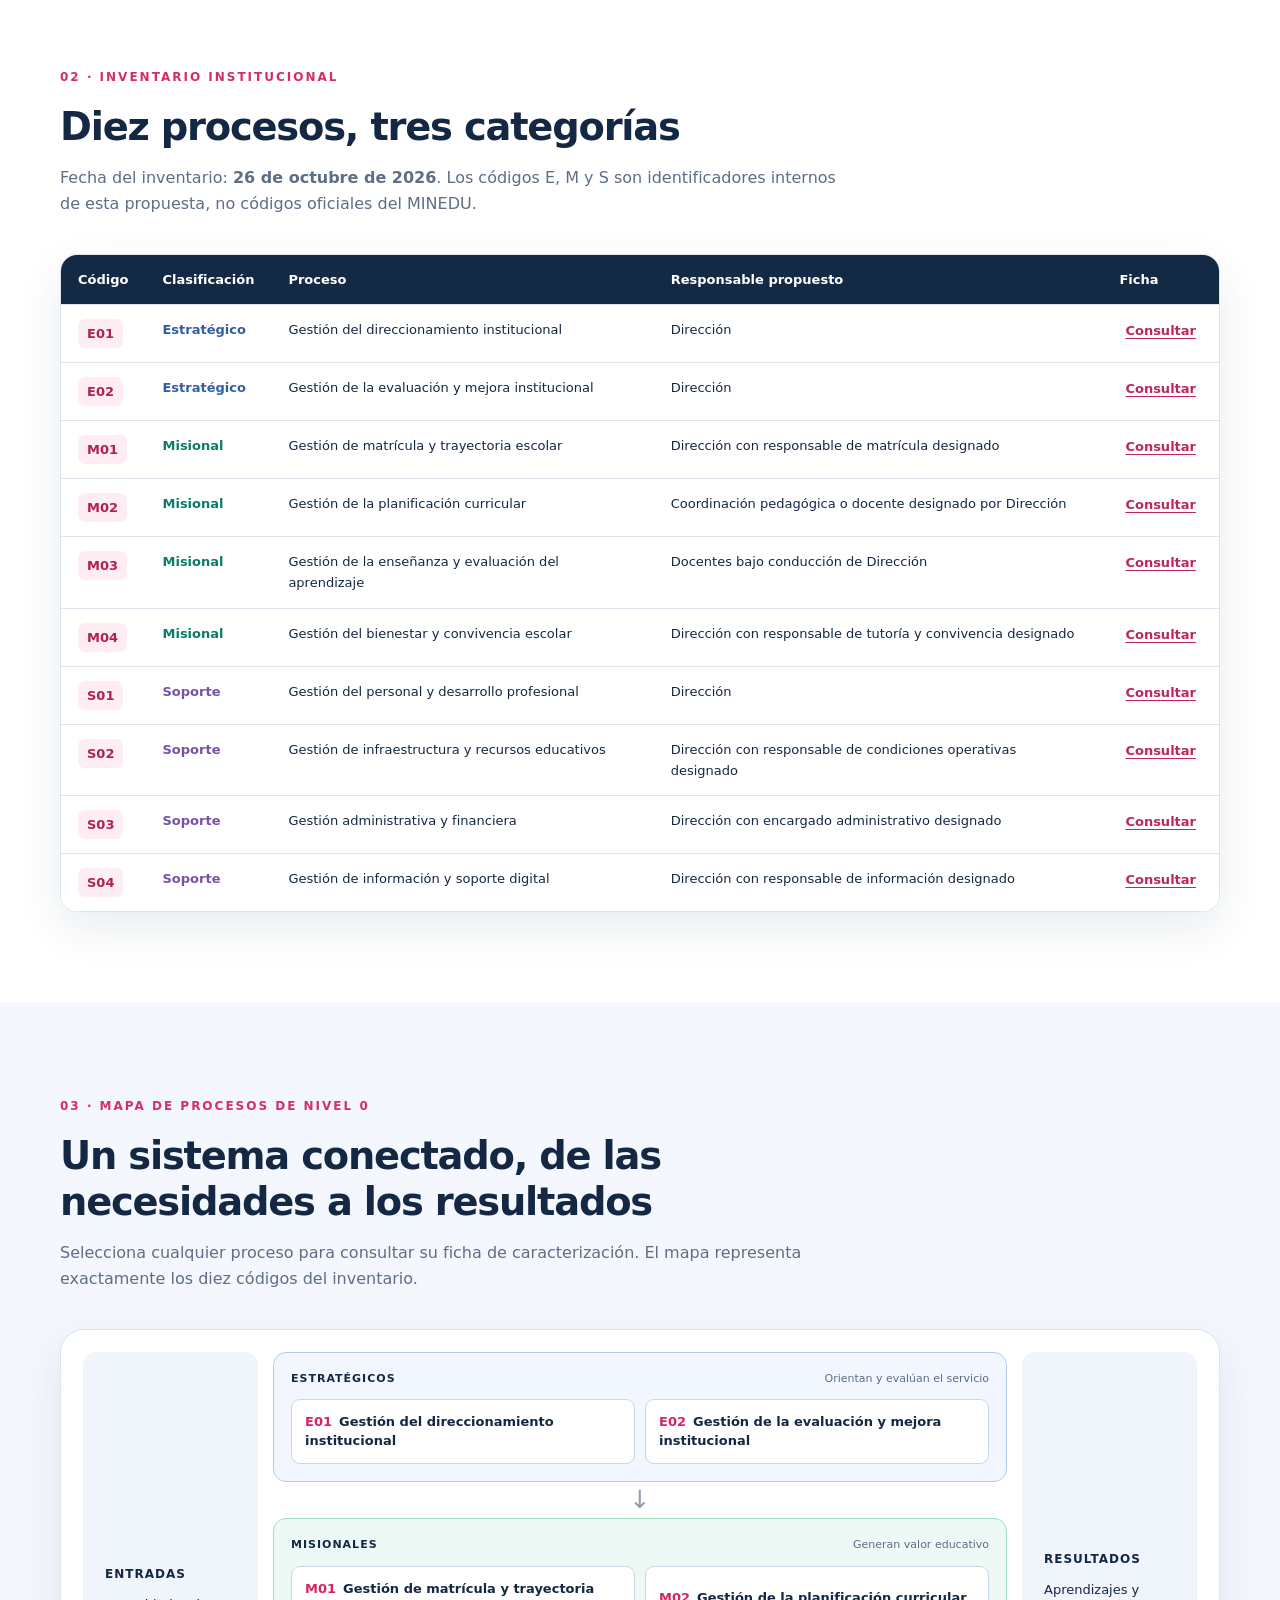
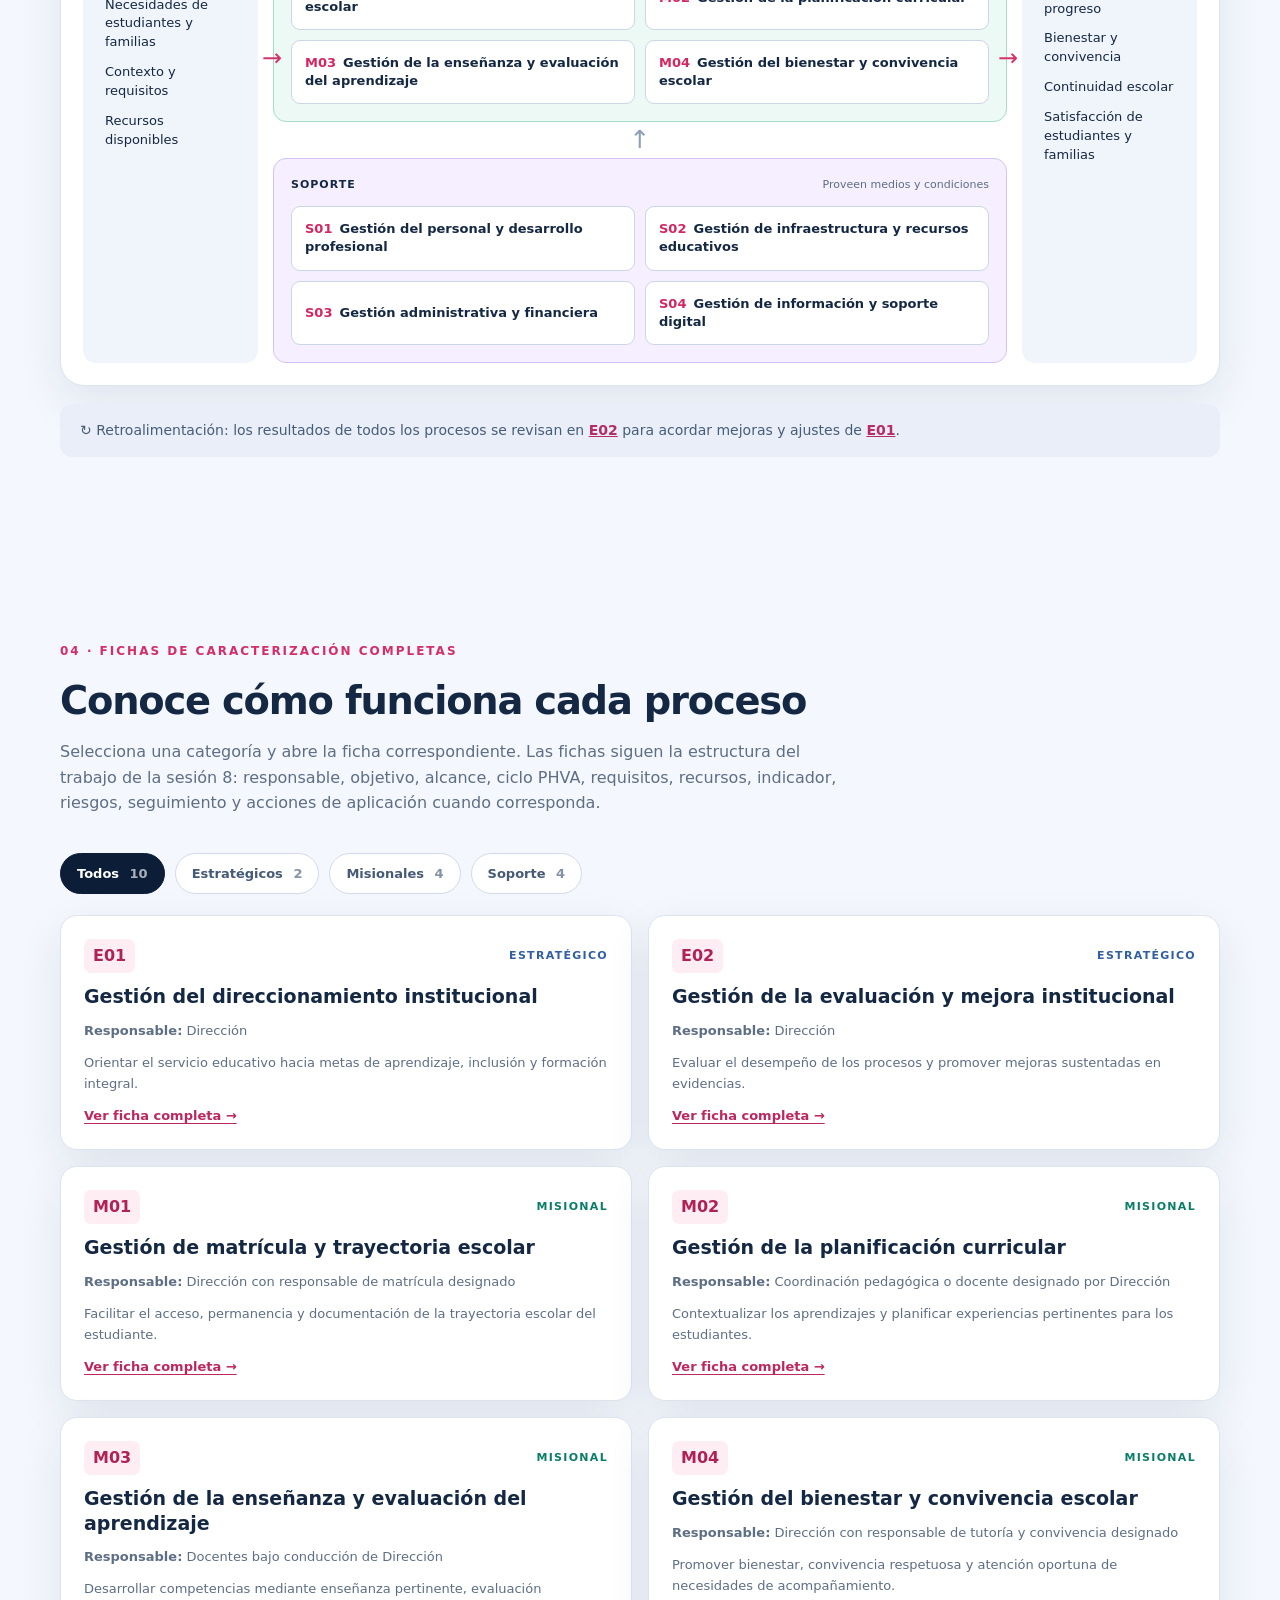
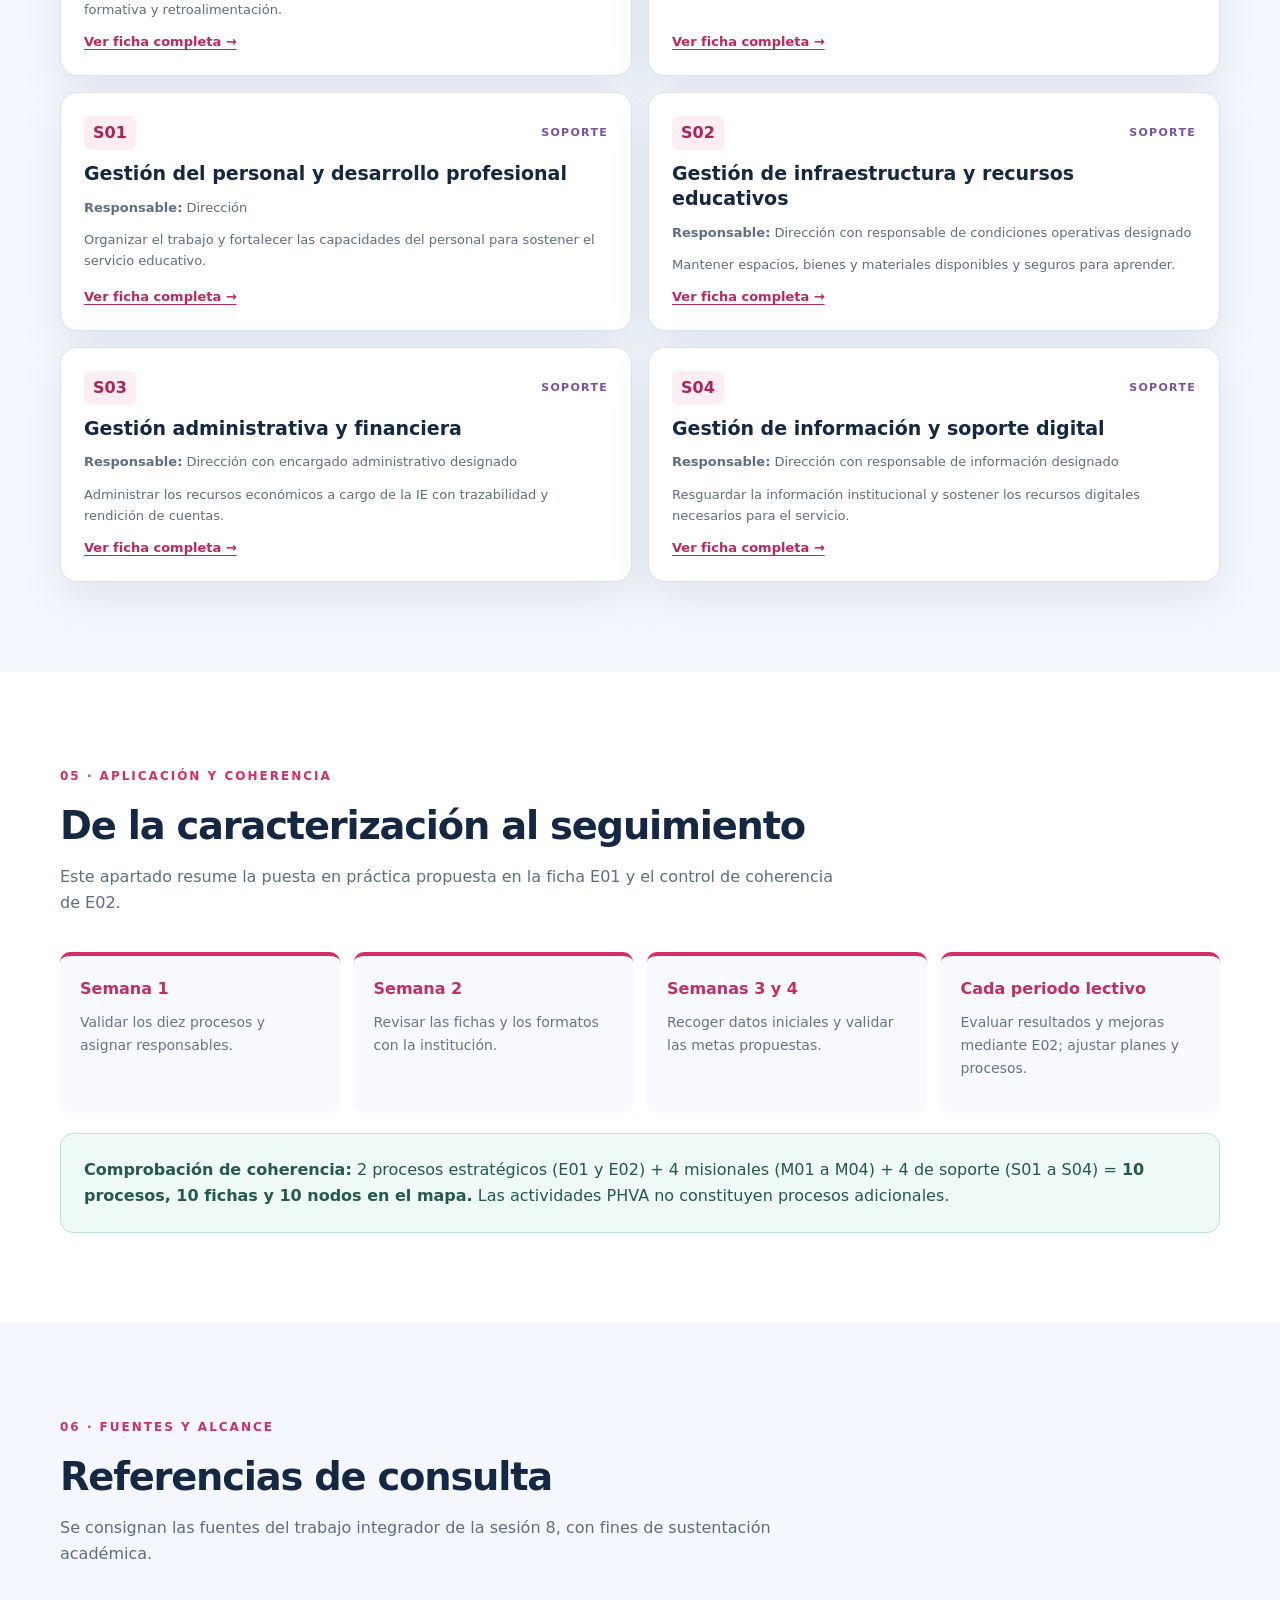
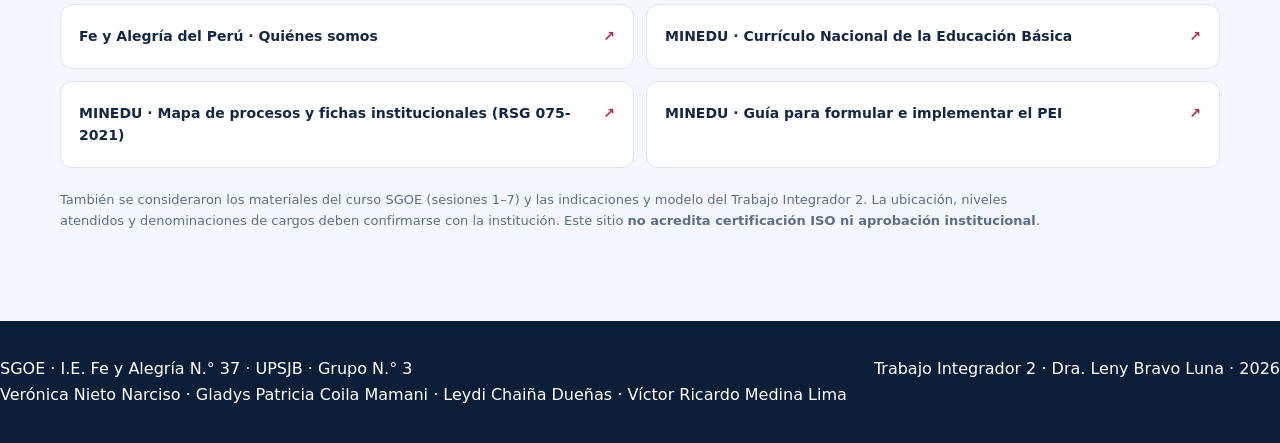
==== commit 37ceff46: "Unificar estructura y navegación de Semana 08 con Integrador 1" ====
--- a/integrador-2.html
+++ b/integrador-2.html
@@ -4,46 +4,65 @@
   <meta charset="UTF-8">
   <meta name="viewport" content="width=device-width,initial-scale=1">
   <meta name="description" content="Trabajo Integrador 2, semana 08: inventario, mapa de procesos y fichas de caracterización de la I.E. Fe y Alegría N.° 37.">
-  <meta name="theme-color" content="#0d2040">
+  <meta name="theme-color" content="#08080c">
   <title>Trabajo Integrador 2 · Fe y Alegría 37 · SGOE</title>
   <link rel="stylesheet" href="assets/integrador2.css">
   <script defer src="assets/integrador2-data-a.js"></script>
   <script defer src="assets/integrador2-data-b.js"></script>
   <script defer src="assets/integrador2.js"></script>
 </head>
-<body>
+<body class="integrador-two">
+  <div class="ambient ambient-a"></div><div class="ambient ambient-b"></div><div class="ambient ambient-c"></div>
   <a class="skip-link" href="#contenido">Ir al contenido</a>
-  <header class="topbar">
-    <div class="container topbar-inner">
-      <a class="wordmark" href="index.html"><span class="brand-symbol" aria-hidden="true">♥</span><span><strong>Fe y Alegría 37</strong><small>SGOE · Maestría · 2026</small></span></a>
-      <nav class="nav" aria-label="Navegación principal">
-        <a href="index.html">Integrador 1</a><a class="active" href="#inicio" aria-current="page">Integrador 2</a>
-        <a href="#mapa">Mapa</a><a href="#fichas">Fichas</a><a href="#fuentes">Fuentes</a>
-      </nav>
-    </div>
+  <header class="site-header" id="top">
+    <nav class="nav glass" aria-label="Navegación principal">
+      <a class="brand" href="index.html#inicio" aria-label="Inicio del sitio SGOE">
+        <span class="brand-mark" aria-hidden="true">♥</span>
+        <span><strong>Fe y Alegría 37</strong><small>SGOE · 2026</small></span>
+      </a>
+      <button class="menu-btn" type="button" aria-label="Abrir menú" aria-expanded="false" aria-controls="navegacion">☰</button>
+      <div class="nav-links" id="navegacion">
+        <a href="index.html#inicio">Inicio</a>
+        <a href="index.html#ruta">Semana 04 · Diagnóstico</a>
+        <a class="active" href="#inicio" aria-current="page">Semana 08 · Procesos</a>
+        <a href="#inventario">Inventario</a>
+        <a href="#mapa">Mapa de procesos</a>
+        <a href="#fichas">Fichas</a>
+        <a href="#fuentes">Fuentes</a>
+      </div>
+    </nav>
   </header>
   <main id="contenido">
-    <section class="hero" id="inicio">
-      <div class="container hero-grid">
-        <div>
-          <div class="eyebrow"><span class="pulse"></span> Trabajo Integrador 2 · Semana 08</div>
-          <h1>Mapa de procesos y <em>fichas de caracterización</em></h1>
-          <p class="lead">Propuesta académica de gestión por procesos para la <strong>Institución Educativa Fe y Alegría N.° 37</strong>, en Educación Básica Regular. Del diagnóstico institucional a la mejora continua, con la identificación de responsables, entradas, actividades, resultados e indicadores.</p>
-          <div class="hero-actions"><a class="btn solid" href="#mapa">Explorar el mapa</a><a class="btn outline" href="#fichas">Consultar las 10 fichas</a></div>
-          <p class="disclaimer">Propuesta elaborada para fines académicos. Responsables, indicadores y metas sujetos a validación institucional; las fichas están pendientes de aprobación.</p>
+    <section class="hero section t2-hero" id="inicio">
+      <div class="hero-photo" aria-hidden="true"></div><div class="hero-overlay" aria-hidden="true"></div>
+      <div class="hero-content wrap">
+        <div class="hero-copy reveal">
+          <span class="eyebrow">Trabajo integrador 2 · Semana 08</span>
+          <h1>Del diagnóstico al <span>mapa de procesos</span></h1>
+          <p class="lead">Continuamos el sistema de gestión educativa de la I.E. Fe y Alegría N.° 37. A partir de las necesidades y partes interesadas identificadas en la Semana 04, caracterizamos cómo se organiza y mejora el servicio educativo.</p>
+          <div class="hero-actions">
+            <a class="btn primary" href="#inventario">01 · Inventario</a>
+            <a class="btn ghost" href="#mapa">02 · Mapa de procesos</a>
+            <a class="btn ghost" href="#fichas">03 · Fichas completas</a>
+          </div>
+          <p class="t2-hero-note">Propuesta académica sujeta a validación institucional. Las fichas no acreditan aprobación ni certificación ISO.</p>
         </div>
-        <div class="hero-graphic" aria-label="Tres categorías de procesos: estratégicos, misionales y soporte">
-          <div class="floating-card floater-one"><span>01</span> Estrategia <strong>Dirección y mejora</strong></div>
-          <div class="floating-card floater-two"><span>02</span> Misión <strong>Aprendizaje y bienestar</strong></div>
-          <div class="floating-card floater-three"><span>03</span> Soporte <strong>Condiciones del servicio</strong></div>
-          <div class="graphic-center"><div class="heart">♥</div><strong>10</strong><span>procesos</span></div>
-        </div>
+        <aside class="hero-card glass reveal delay-1" aria-label="Continuidad del trabajo">
+          <div class="hero-card-top"><div class="mini-logo">37</div><div><strong>Un solo proyecto SGOE</strong><span>Progresión académica del sistema</span></div></div>
+          <div class="t2-continuity">
+            <a class="t2-step" href="index.html#ruta"><b>SEMANA 04</b><strong>Diagnóstico del sistema</strong><small>Organización, necesidades, interesados y mapa general</small></a>
+            <div class="t2-connector" aria-hidden="true">↓</div>
+            <div class="t2-step current"><b>SEMANA 08</b><strong>Caracterización de procesos</strong><small>Inventario, mapa de nivel 0 y diez fichas PHVA</small></div>
+          </div>
+          <a class="t2-backlink" href="index.html#procesos">← Revisar el mapa general previo</a>
+        </aside>
       </div>
-      <div class="container stats" aria-label="Inventario de procesos">
-        <div><strong>02</strong><span>Estratégicos</span></div><div><strong>04</strong><span>Misionales</span></div><div><strong>04</strong><span>Soporte</span></div><div><strong>10</strong><span>Fichas individuales</span></div>
-      </div>
+      <a class="scroll-cue" href="#recorrido" aria-label="Continuar al recorrido">⌄</a>
     </section>
-
+    <nav class="t2-jumps wrap glass" id="recorrido" aria-label="Accesos directos de la Semana 08">
+      <span class="t2-jump-label">Accesos directos</span>
+      <a href="#contexto">Contexto</a><a href="#inventario">Inventario</a><a href="#mapa">Mapa</a><a href="#fichas">10 fichas</a><a href="#implementacion">Aplicación</a><a href="#fuentes">Fuentes</a>
+    </nav>
     <section class="section container" id="contexto">
       <div class="section-intro"><span class="overline">01 · Contexto y criterios de selección</span><h2>Gestión orientada al servicio educativo</h2><p>Fe y Alegría promueve educación popular, formación integral y compromiso con comunidades vulnerables. El inventario recoge diez procesos de nivel 0, con un resultado identificable y un responsable propuesto para cada uno; la cantidad de procesos es una decisión de diseño académico y no una exigencia universal.</p></div>
       <div class="context-grid">
@@ -53,9 +72,14 @@
       </div>
     </section>
 
+    <section class="section container" id="inventario">
+      <div class="section-intro"><span class="overline">02 · Inventario institucional</span><h2>Diez procesos, tres categorías</h2><p>Fecha del inventario: <strong>26 de octubre de 2026</strong>. Los códigos E, M y S son identificadores internos de esta propuesta, no códigos oficiales del MINEDU.</p></div>
+      <div class="table-wrap"><table><thead><tr><th>Código</th><th>Clasificación</th><th>Proceso</th><th>Responsable propuesto</th><th>Ficha</th></tr></thead><tbody id="inventoryBody"></tbody></table></div>
+    </section>
+
     <section class="section shaded" id="mapa">
       <div class="container">
-        <div class="section-intro"><span class="overline">02 · Mapa de procesos de nivel 0</span><h2>Un sistema conectado, de las necesidades a los resultados</h2><p>Selecciona cualquier proceso para consultar su ficha de caracterización. El mapa representa exactamente los diez códigos del inventario.</p></div>
+        <div class="section-intro"><span class="overline">03 · Mapa de procesos de nivel 0</span><h2>Un sistema conectado, de las necesidades a los resultados</h2><p>Selecciona cualquier proceso para consultar su ficha de caracterización. El mapa representa exactamente los diez códigos del inventario.</p></div>
         <div class="process-map" role="group" aria-label="Mapa interactivo de procesos de nivel 0">
           <div class="map-side map-input"><span>ENTRADAS</span><p>Necesidades de estudiantes y familias</p><p>Contexto y requisitos</p><p>Recursos disponibles</p></div>
           <div class="map-center">
@@ -71,25 +95,21 @@
       </div>
     </section>
 
-    <section class="section container" id="inventario">
-      <div class="section-intro"><span class="overline">03 · Inventario institucional</span><h2>Diez procesos, tres categorías</h2><p>Fecha del inventario: <strong>26 de octubre de 2026</strong>. Los códigos E, M y S son identificadores internos de esta propuesta, no códigos oficiales del MINEDU.</p></div>
-      <div class="table-wrap"><table><thead><tr><th>Código</th><th>Clasificación</th><th>Proceso</th><th>Responsable propuesto</th><th>Ficha</th></tr></thead><tbody id="inventoryBody"></tbody></table></div>
-    </section>
-
     <section class="section shaded" id="fichas">
       <div class="container">
-        <div class="section-intro"><span class="overline">04 · Fichas de caracterización completas</span><h2>Conoce cómo funciona cada proceso</h2><p>Las fichas siguen la estructura del trabajo de la sesión 8: responsable, objetivo, alcance, ciclo PHVA, requisitos, recursos, indicador, riesgos, seguimiento y acciones de aplicación cuando corresponda.</p></div>
+        <div class="section-intro"><span class="overline">04 · Fichas de caracterización completas</span><h2>Conoce cómo funciona cada proceso</h2><p>Selecciona una categoría y abre la ficha correspondiente. Las fichas siguen la estructura del trabajo de la sesión 8: responsable, objetivo, alcance, ciclo PHVA, requisitos, recursos, indicador, riesgos, seguimiento y acciones de aplicación cuando corresponda.</p></div>
         <div class="filters" role="group" aria-label="Filtrar fichas">
           <button type="button" class="filter selected" data-filter="all" aria-pressed="true">Todos <span>10</span></button>
           <button type="button" class="filter" data-filter="E" aria-pressed="false">Estratégicos <span>2</span></button>
           <button type="button" class="filter" data-filter="M" aria-pressed="false">Misionales <span>4</span></button>
           <button type="button" class="filter" data-filter="S" aria-pressed="false">Soporte <span>4</span></button>
         </div>
-        <div class="cards" id="processCards"></div>
         <div class="detail-panel" id="detalle" hidden aria-live="polite">
           <div class="detail-top"><div><span class="overline" id="detailCategory"></span><h3 id="detailTitle"></h3><p id="detailMeta"></p></div><button type="button" class="close-detail" id="closeDetail" aria-label="Cerrar ficha">×</button></div>
           <div id="detailContent"></div>
+          <a class="t2-backlink" href="#fichas" id="returnFichas">↑ Volver a la selección de fichas</a>
         </div>
+        <div class="cards" id="processCards"></div>
       </div>
     </section>
 
@@ -112,6 +132,12 @@
       </div>
     </section>
   </main>
-  <footer><div class="container footer-inner"><div><strong>Universidad Privada San Juan Bautista · Escuela de Posgrado</strong><p>Maestría en Gestión Educativa y Sistemas Integrados de Calidad · Ciclo II</p><p>Trabajo integrador grupal N.° 2 · Grupo N.° 3 · Dra. Leny Bravo Luna</p></div><div><strong>Integrantes</strong><p>Verónica Nieto Narciso · Gladys Patricia Coila Mamani<br>Leydi Chaiña Dueñas · Víctor Ricardo Medina Lima</p><a href="index.html">← Volver al Trabajo Integrador 1</a></div></div></footer>
+  <footer>
+    <div class="wrap footer-inner">
+      <span>SGOE · I.E. Fe y Alegría N.° 37 · UPSJB · Grupo N.° 3</span>
+      <span>Trabajo Integrador 2 · Dra. Leny Bravo Luna · 2026</span>
+    </div>
+    <div class="wrap t2-credits">Verónica Nieto Narciso · Gladys Patricia Coila Mamani · Leydi Chaiña Dueñas · Víctor Ricardo Medina Lima</div>
+  </footer>
 </body>
 </html>
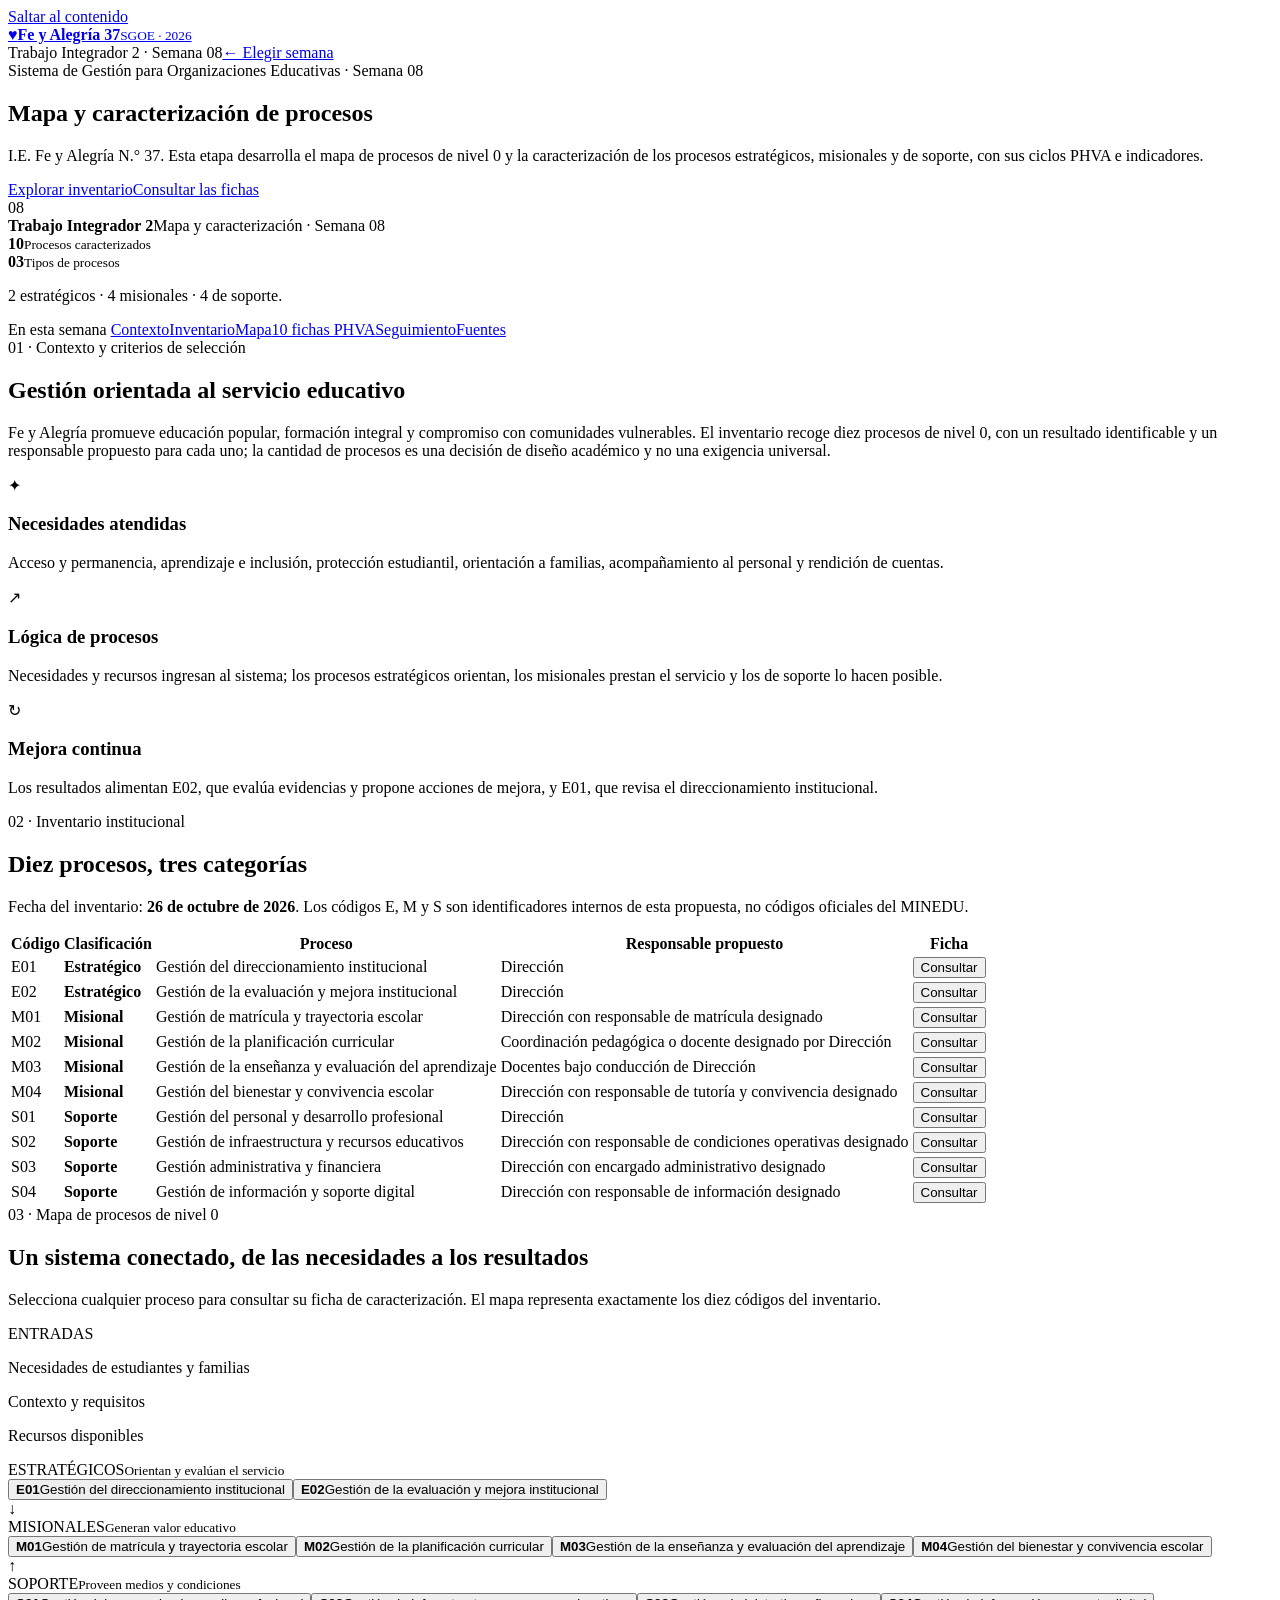
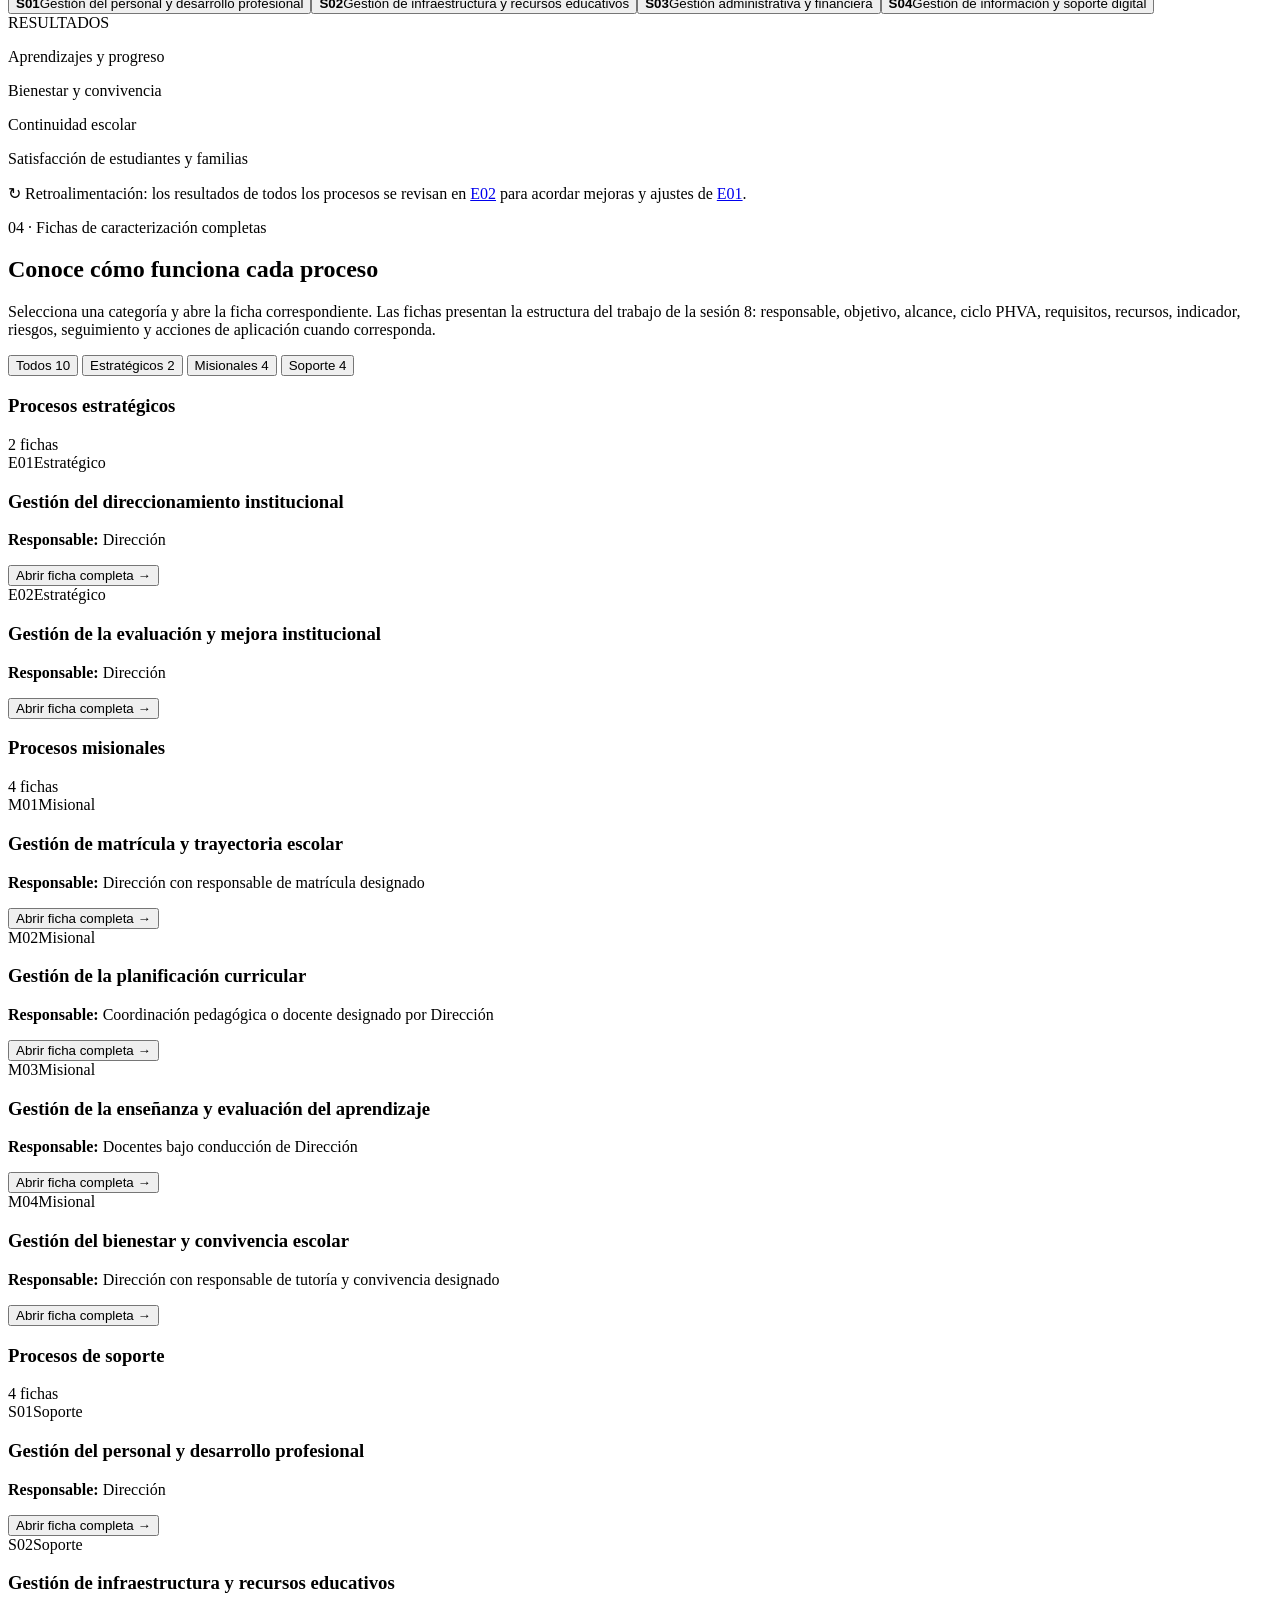
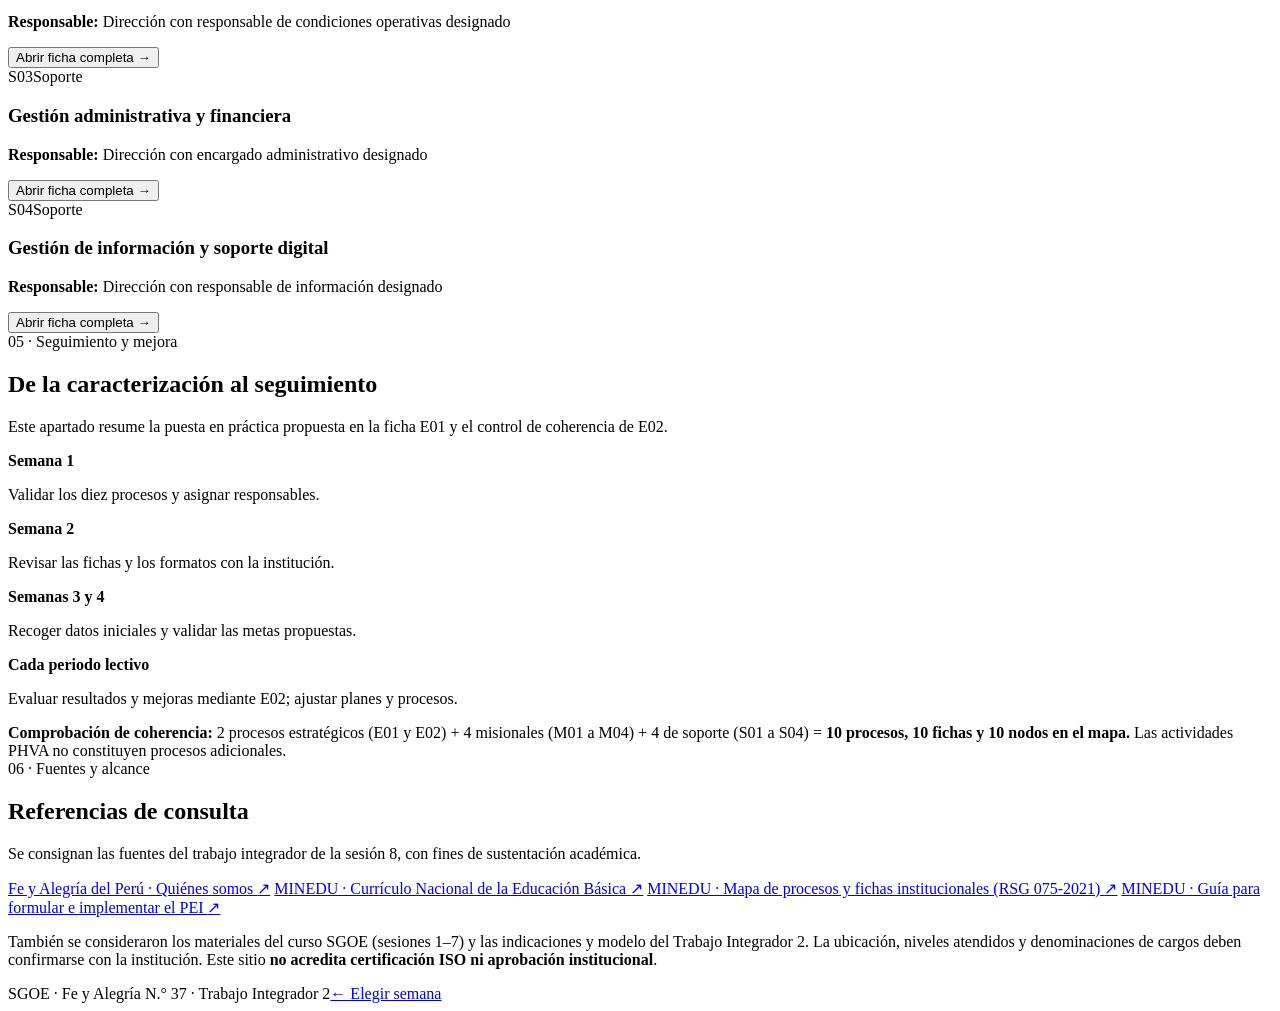
==== commit 23d1fa31: "Rehacer Semana 08 como sección independiente del sitio SGOE unificado" ====
--- a/integrador-2.html
+++ b/integrador-2.html
@@ -1,67 +1,43 @@
 <!doctype html>
 <html lang="es">
 <head>
-  <meta charset="UTF-8">
-  <meta name="viewport" content="width=device-width,initial-scale=1">
-  <meta name="description" content="Trabajo Integrador 2, semana 08: inventario, mapa de procesos y fichas de caracterización de la I.E. Fe y Alegría N.° 37.">
-  <meta name="theme-color" content="#08080c">
-  <title>Trabajo Integrador 2 · Fe y Alegría 37 · SGOE</title>
-  <link rel="stylesheet" href="assets/integrador2.css">
+  <meta charset="utf-8">
+  <meta name="viewport" content="width=device-width, initial-scale=1">
+  <meta name="theme-color" content="#0b1220">
+  <meta name="description" content="Trabajo Integrador 2, Semana 08: mapa de nivel 0 y diez fichas de caracterización de los procesos de Fe y Alegría N.° 37.">
+  <title>Semana 08 · Mapa y fichas de procesos · SGOE</title>
+  <link rel="stylesheet" href="assets/site.css">
   <script defer src="assets/integrador2-data-a.js"></script>
   <script defer src="assets/integrador2-data-b.js"></script>
   <script defer src="assets/integrador2.js"></script>
 </head>
-<body class="integrador-two">
-  <div class="ambient ambient-a"></div><div class="ambient ambient-b"></div><div class="ambient ambient-c"></div>
-  <a class="skip-link" href="#contenido">Ir al contenido</a>
-  <header class="site-header" id="top">
+<body class="sgoe-page week-page week08">
+  <a class="skip-link" href="#contenido">Saltar al contenido</a>
+  <header class="site-header">
     <nav class="nav glass" aria-label="Navegación principal">
-      <a class="brand" href="index.html#inicio" aria-label="Inicio del sitio SGOE">
-        <span class="brand-mark" aria-hidden="true">♥</span>
-        <span><strong>Fe y Alegría 37</strong><small>SGOE · 2026</small></span>
-      </a>
-      <button class="menu-btn" type="button" aria-label="Abrir menú" aria-expanded="false" aria-controls="navegacion">☰</button>
-      <div class="nav-links" id="navegacion">
-        <a href="index.html#inicio">Inicio</a>
-        <a href="index.html#ruta">Semana 04 · Diagnóstico</a>
-        <a class="active" href="#inicio" aria-current="page">Semana 08 · Procesos</a>
-        <a href="#inventario">Inventario</a>
-        <a href="#mapa">Mapa de procesos</a>
-        <a href="#fichas">Fichas</a>
-        <a href="#fuentes">Fuentes</a>
-      </div>
+      <a class="brand" href="index.html" aria-label="Volver al selector de semanas"><span class="brand-mark" aria-hidden="true">♥</span><span><strong>Fe y Alegría 37</strong><small>SGOE · 2026</small></span></a>
+      <div class="header-side"><span class="week-chip">Trabajo Integrador 2 · Semana 08</span><a class="header-home" href="index.html">← Elegir semana</a></div>
     </nav>
   </header>
   <main id="contenido">
-    <section class="hero section t2-hero" id="inicio">
-      <div class="hero-photo" aria-hidden="true"></div><div class="hero-overlay" aria-hidden="true"></div>
-      <div class="hero-content wrap">
-        <div class="hero-copy reveal">
-          <span class="eyebrow">Trabajo integrador 2 · Semana 08</span>
-          <h1>Del diagnóstico al <span>mapa de procesos</span></h1>
-          <p class="lead">Continuamos el sistema de gestión educativa de la I.E. Fe y Alegría N.° 37. A partir de las necesidades y partes interesadas identificadas en la Semana 04, caracterizamos cómo se organiza y mejora el servicio educativo.</p>
-          <div class="hero-actions">
-            <a class="btn primary" href="#inventario">01 · Inventario</a>
-            <a class="btn ghost" href="#mapa">02 · Mapa de procesos</a>
-            <a class="btn ghost" href="#fichas">03 · Fichas completas</a>
-          </div>
-          <p class="t2-hero-note">Propuesta académica sujeta a validación institucional. Las fichas no acreditan aprobación ni certificación ISO.</p>
+    <section class="hero section week-hero" id="inicio">
+      <div class="wrap hero-content">
+        <div class="hero-copy">
+          <span class="eyebrow">Sistema de Gestión para Organizaciones Educativas · Semana 08</span>
+          <h1>Mapa y <span>caracterización de procesos</span></h1>
+          <p class="lead">I.E. Fe y Alegría N.° 37. Esta etapa desarrolla el mapa de procesos de nivel 0 y la caracterización de los procesos estratégicos, misionales y de soporte, con sus ciclos PHVA e indicadores.</p>
+          <div class="hero-actions"><a class="btn primary" href="#inventario">Explorar inventario</a><a class="btn ghost" href="#fichas">Consultar las fichas</a></div>
         </div>
-        <aside class="hero-card glass reveal delay-1" aria-label="Continuidad del trabajo">
-          <div class="hero-card-top"><div class="mini-logo">37</div><div><strong>Un solo proyecto SGOE</strong><span>Progresión académica del sistema</span></div></div>
-          <div class="t2-continuity">
-            <a class="t2-step" href="index.html#ruta"><b>SEMANA 04</b><strong>Diagnóstico del sistema</strong><small>Organización, necesidades, interesados y mapa general</small></a>
-            <div class="t2-connector" aria-hidden="true">↓</div>
-            <div class="t2-step current"><b>SEMANA 08</b><strong>Caracterización de procesos</strong><small>Inventario, mapa de nivel 0 y diez fichas PHVA</small></div>
-          </div>
-          <a class="t2-backlink" href="index.html#procesos">← Revisar el mapa general previo</a>
+        <aside class="hero-card glass">
+          <div class="hero-card-top"><div class="mini-logo">08</div><div><strong>Trabajo Integrador 2</strong><span>Mapa y caracterización · Semana 08</span></div></div>
+          <div class="hero-card-metrics"><div><strong>10</strong><small>Procesos caracterizados</small></div><div><strong>03</strong><small>Tipos de procesos</small></div></div>
+          <p>2 estratégicos · 4 misionales · 4 de soporte.</p>
         </aside>
       </div>
-      <a class="scroll-cue" href="#recorrido" aria-label="Continuar al recorrido">⌄</a>
     </section>
-    <nav class="t2-jumps wrap glass" id="recorrido" aria-label="Accesos directos de la Semana 08">
-      <span class="t2-jump-label">Accesos directos</span>
-      <a href="#contexto">Contexto</a><a href="#inventario">Inventario</a><a href="#mapa">Mapa</a><a href="#fichas">10 fichas</a><a href="#implementacion">Aplicación</a><a href="#fuentes">Fuentes</a>
+    <nav class="quick-nav wrap glass" aria-label="Contenido del Trabajo Integrador 2">
+      <span>En esta semana</span>
+      <a href="#contexto">Contexto</a><a href="#inventario">Inventario</a><a href="#mapa">Mapa</a><a href="#fichas">10 fichas PHVA</a><a href="#implementacion">Seguimiento</a><a href="#fuentes">Fuentes</a>
     </nav>
     <section class="section container" id="contexto">
       <div class="section-intro"><span class="overline">01 · Contexto y criterios de selección</span><h2>Gestión orientada al servicio educativo</h2><p>Fe y Alegría promueve educación popular, formación integral y compromiso con comunidades vulnerables. El inventario recoge diez procesos de nivel 0, con un resultado identificable y un responsable propuesto para cada uno; la cantidad de procesos es una decisión de diseño académico y no una exigencia universal.</p></div>
@@ -97,7 +73,7 @@
 
     <section class="section shaded" id="fichas">
       <div class="container">
-        <div class="section-intro"><span class="overline">04 · Fichas de caracterización completas</span><h2>Conoce cómo funciona cada proceso</h2><p>Selecciona una categoría y abre la ficha correspondiente. Las fichas siguen la estructura del trabajo de la sesión 8: responsable, objetivo, alcance, ciclo PHVA, requisitos, recursos, indicador, riesgos, seguimiento y acciones de aplicación cuando corresponda.</p></div>
+        <div class="section-intro"><span class="overline">04 · Fichas de caracterización completas</span><h2>Conoce cómo funciona cada proceso</h2><p>Selecciona una categoría y abre la ficha correspondiente. Las fichas presentan la estructura del trabajo de la sesión 8: responsable, objetivo, alcance, ciclo PHVA, requisitos, recursos, indicador, riesgos, seguimiento y acciones de aplicación cuando corresponda.</p></div>
         <div class="filters" role="group" aria-label="Filtrar fichas">
           <button type="button" class="filter selected" data-filter="all" aria-pressed="true">Todos <span>10</span></button>
           <button type="button" class="filter" data-filter="E" aria-pressed="false">Estratégicos <span>2</span></button>
@@ -114,7 +90,7 @@
     </section>
 
     <section class="section container" id="implementacion">
-      <div class="section-intro"><span class="overline">05 · Aplicación y coherencia</span><h2>De la caracterización al seguimiento</h2><p>Este apartado resume la puesta en práctica propuesta en la ficha E01 y el control de coherencia de E02.</p></div>
+      <div class="section-intro"><span class="overline">05 · Seguimiento y mejora</span><h2>De la caracterización al seguimiento</h2><p>Este apartado resume la puesta en práctica propuesta en la ficha E01 y el control de coherencia de E02.</p></div>
       <div class="timeline"><article><b>Semana 1</b><p>Validar los diez procesos y asignar responsables.</p></article><article><b>Semana 2</b><p>Revisar las fichas y los formatos con la institución.</p></article><article><b>Semanas 3 y 4</b><p>Recoger datos iniciales y validar las metas propuestas.</p></article><article><b>Cada periodo lectivo</b><p>Evaluar resultados y mejoras mediante E02; ajustar planes y procesos.</p></article></div>
       <div class="validation"><strong>Comprobación de coherencia:</strong> 2 procesos estratégicos (E01 y E02) + 4 misionales (M01 a M04) + 4 de soporte (S01 a S04) = <strong>10 procesos, 10 fichas y 10 nodos en el mapa.</strong> Las actividades PHVA no constituyen procesos adicionales.</div>
     </section>
@@ -131,13 +107,8 @@
         <p class="source-note">También se consideraron los materiales del curso SGOE (sesiones 1–7) y las indicaciones y modelo del Trabajo Integrador 2. La ubicación, niveles atendidos y denominaciones de cargos deben confirmarse con la institución. Este sitio <strong>no acredita certificación ISO ni aprobación institucional</strong>.</p>
       </div>
     </section>
+
   </main>
-  <footer>
-    <div class="wrap footer-inner">
-      <span>SGOE · I.E. Fe y Alegría N.° 37 · UPSJB · Grupo N.° 3</span>
-      <span>Trabajo Integrador 2 · Dra. Leny Bravo Luna · 2026</span>
-    </div>
-    <div class="wrap t2-credits">Verónica Nieto Narciso · Gladys Patricia Coila Mamani · Leydi Chaiña Dueñas · Víctor Ricardo Medina Lima</div>
-  </footer>
+  <footer><div class="wrap footer-inner"><span>SGOE · Fe y Alegría N.° 37 · Trabajo Integrador 2</span><a href="index.html">← Elegir semana</a></div></footer>
 </body>
 </html>
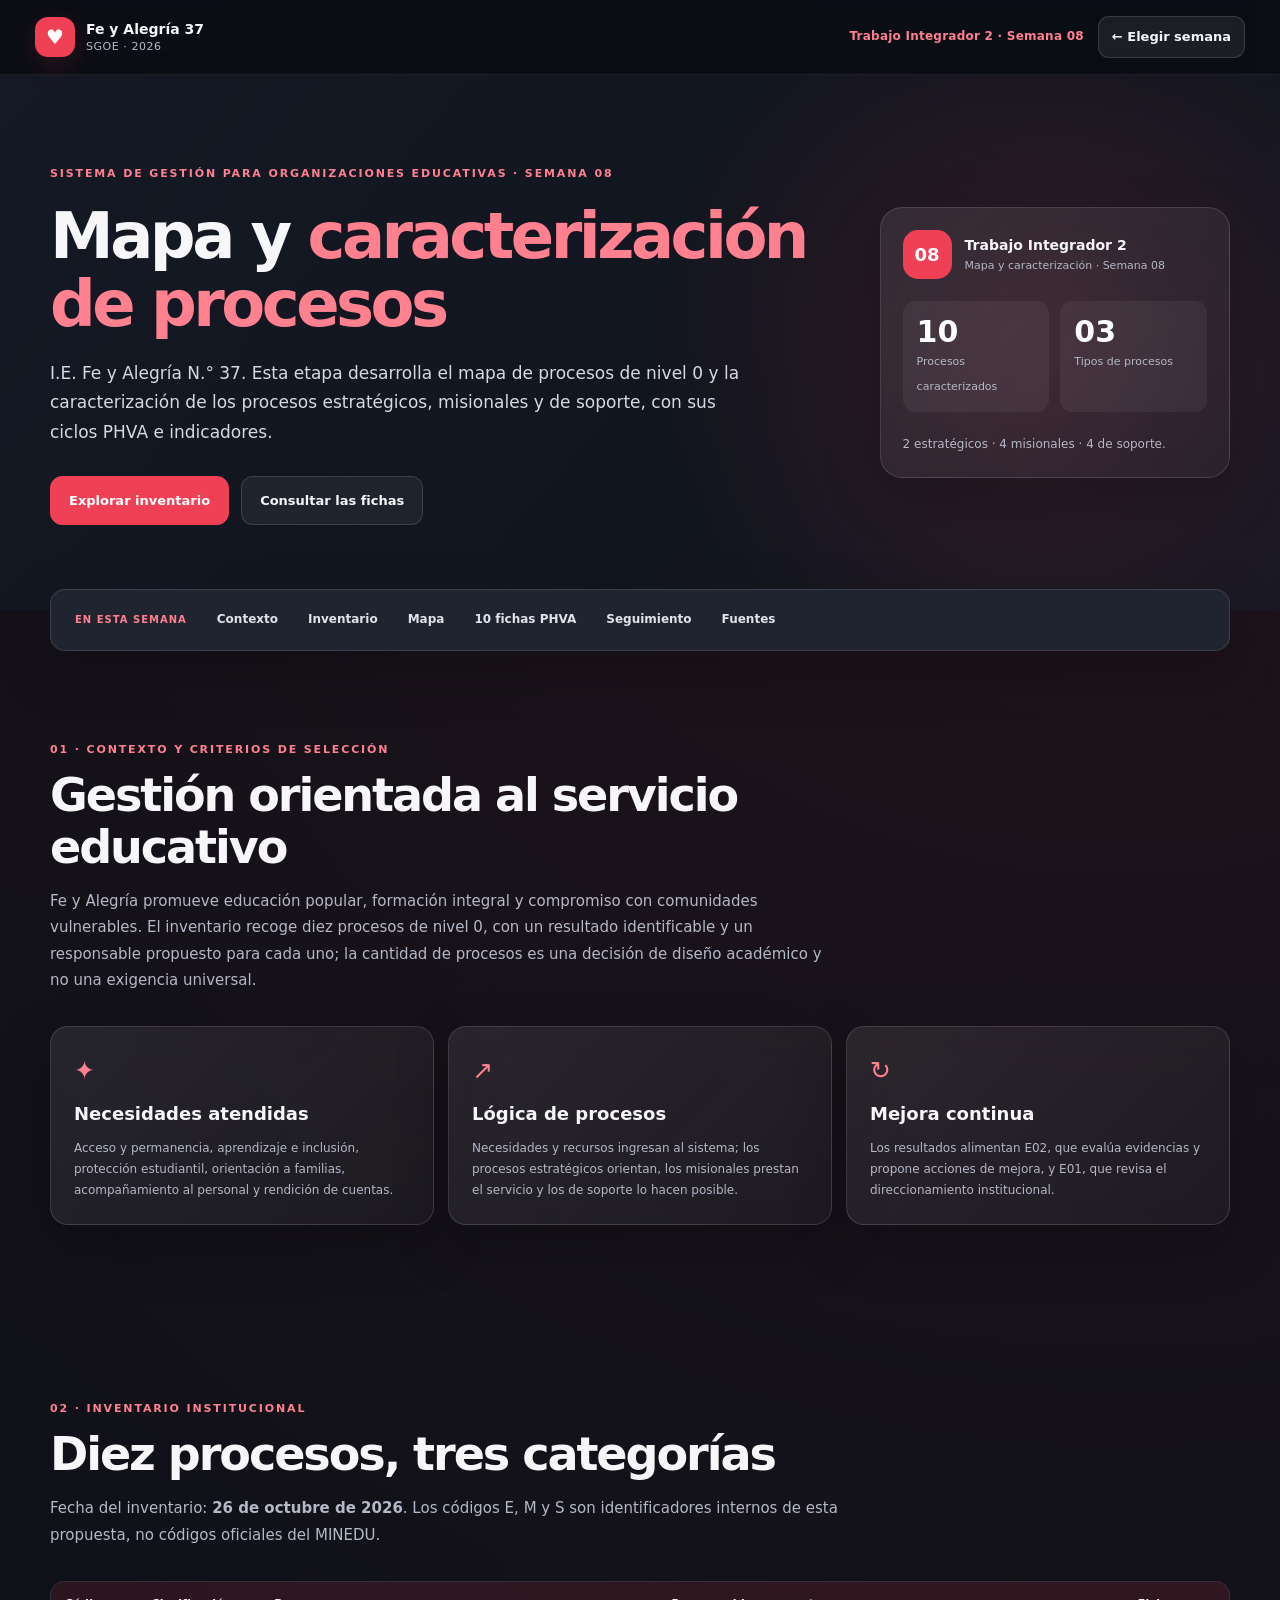
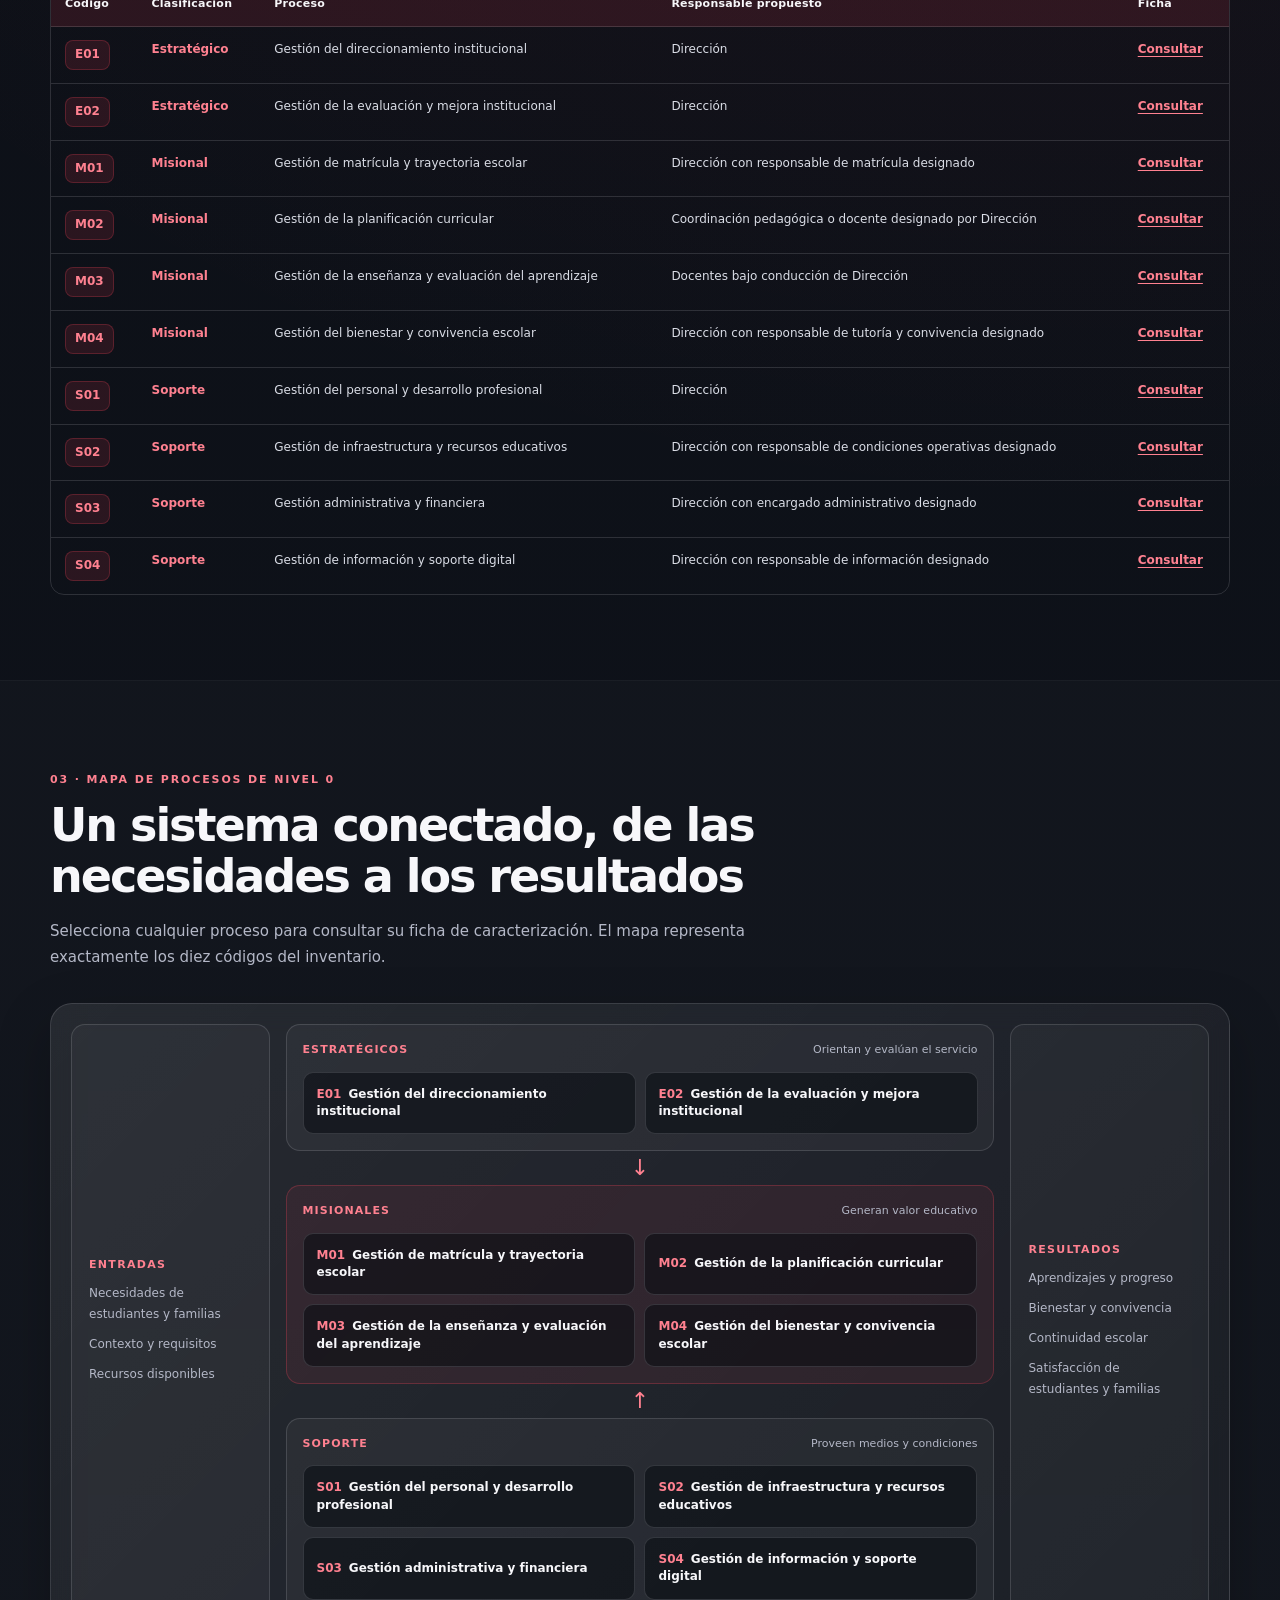
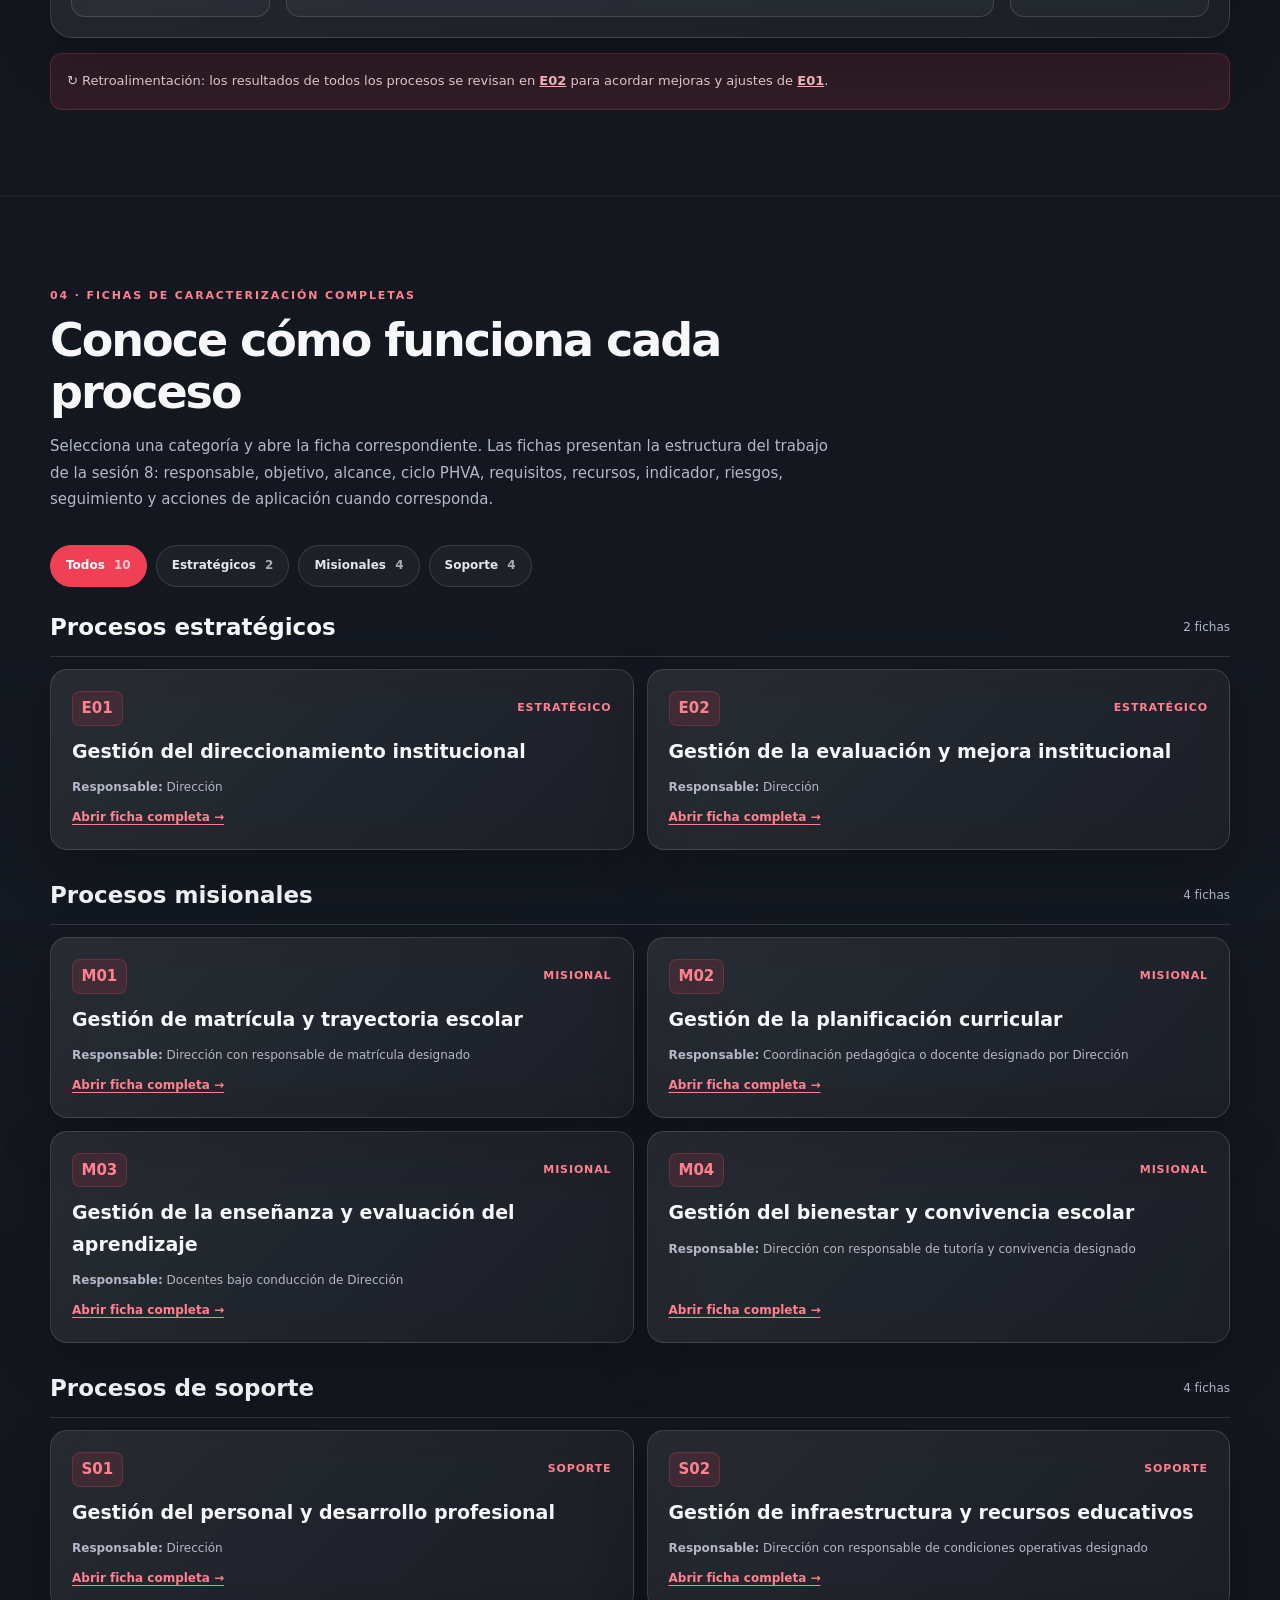
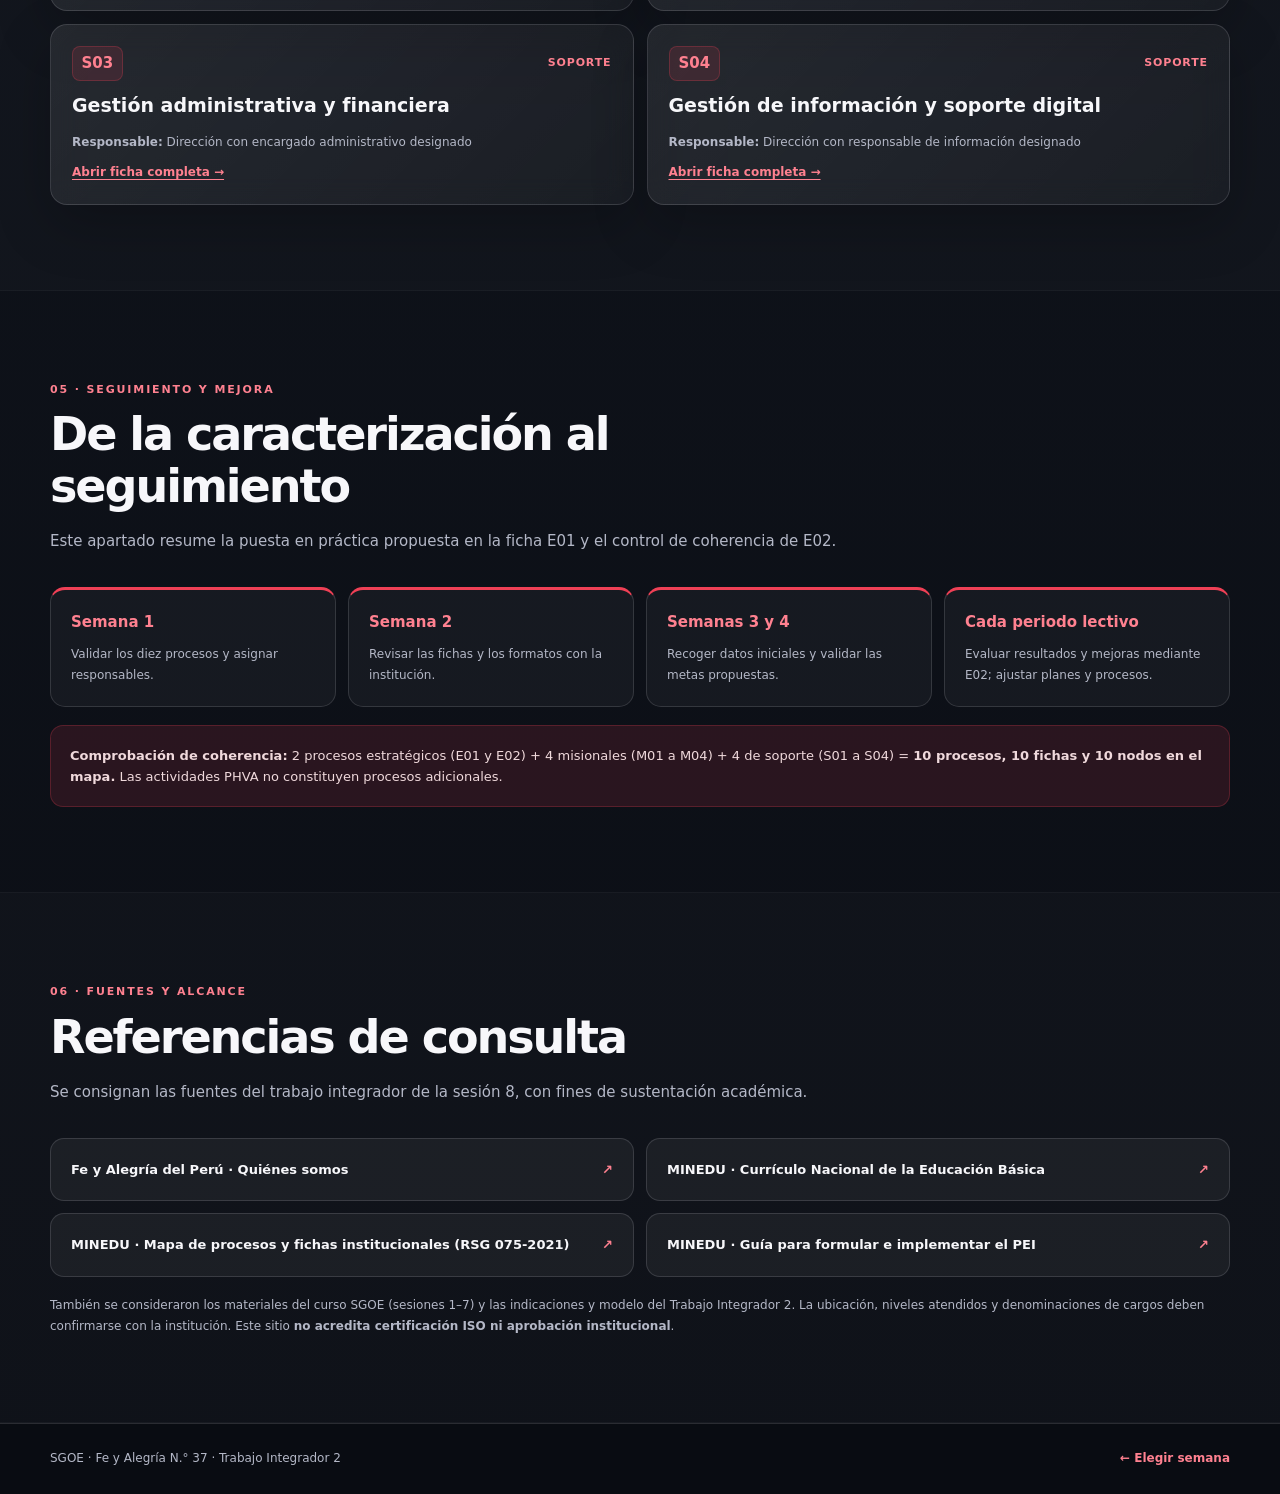
==== commit d4a616e0: "Corregir enlaces accesibles a las fichas del mapa de procesos" ====
--- a/integrador-2.html
+++ b/integrador-2.html
@@ -67,7 +67,7 @@
           </div>
           <div class="map-side map-output"><span>RESULTADOS</span><p>Aprendizajes y progreso</p><p>Bienestar y convivencia</p><p>Continuidad escolar</p><p>Satisfacción de estudiantes y familias</p></div>
         </div>
-        <p class="map-feedback"><span aria-hidden="true">↻</span> Retroalimentación: los resultados de todos los procesos se revisan en <a href="#E02" data-open="E02">E02</a> para acordar mejoras y ajustes de <a href="#E01" data-open="E01">E01</a>.</p>
+        <p class="map-feedback"><span aria-hidden="true">↻</span> Retroalimentación: los resultados de todos los procesos se revisan en <a href="#fichas" data-open="E02">E02</a> para acordar mejoras y ajustes de <a href="#fichas" data-open="E01">E01</a>.</p>
       </div>
     </section>
 
--- a/assets/site.css
+++ b/assets/site.css
@@ -0,0 +1,343 @@
+/* SGOE · ÚNICO SISTEMA VISUAL · Inicio, Semana 04 y Semana 08
+   Paleta institucional compartida: carbón + rojo + blanco. */
+:root{
+  color-scheme:dark;--bg:#0b0e15;--bg-alt:#10141d;--surface:#191e2a;--surface2:#212634;
+  --ink:#f7f7fa;--muted:#b4b8c7;--subtle:#858d9d;--accent:#ef4056;
+  --accent-light:#ff8190;--accent-soft:rgba(239,64,86,.13);--line:rgba(236,239,249,.14);
+  --shadow:0 20px 55px rgba(0,0,0,.22);--radius:20px;--max:1180px;
+}
+*{box-sizing:border-box}
+html{scroll-behavior:smooth;scroll-padding-top:150px}
+body{margin:0;font:15px/1.65 Inter,ui-sans-serif,system-ui,-apple-system,BlinkMacSystemFont,"Segoe UI",sans-serif;color:var(--ink);
+background:radial-gradient(circle at 88% 2%,rgba(239,64,86,.10),transparent 32%),linear-gradient(180deg,#0b0e15 0%,#10141c 65%,#0b0e15 100%);min-height:100vh}
+a{color:inherit;text-decoration:none}
+button{font:inherit;cursor:pointer}
+img{max-width:100%;display:block}
+h1,h2,h3,h4,h5,p{margin-top:0}
+p{line-height:1.75}
+:focus-visible{outline:2px solid var(--accent-light);outline-offset:4px}
+[hidden]{display:none!important}
+.wrap,.container{width:min(var(--max),calc(100% - 44px));margin-inline:auto}
+.section{position:relative;padding:85px 0;scroll-margin-top:150px}
+.section-soft,.section.shaded,.section-route{background:rgba(255,255,255,.017);border-block:1px solid rgba(255,255,255,.035)}
+.glass,.context-card,.process-card,.detail-panel,.process-map{
+ background:linear-gradient(135deg,rgba(255,255,255,.085),rgba(255,255,255,.035));
+ border:1px solid var(--line);box-shadow:var(--shadow);backdrop-filter:blur(14px)}
+.skip-link{position:fixed;left:14px;top:-80px;z-index:300;padding:10px 17px;background:white;color:#151823;border-radius:8px}
+.skip-link:focus{top:10px}
+.site-header{position:sticky;top:0;z-index:100;background:rgba(11,14,21,.91);backdrop-filter:blur(16px);border-bottom:1px solid rgba(255,255,255,.07)}
+.nav{width:min(1240px,calc(100% - 26px));margin:auto;display:flex;align-items:center;justify-content:space-between;
+ min-height:74px;padding:10px 15px;border:none;box-shadow:none;background:none;gap:15px}
+.brand{display:inline-flex;align-items:center;gap:11px;line-height:1.15}
+.brand-mark{width:40px;height:40px;display:grid;place-items:center;background:var(--accent);border-radius:13px;
+ color:white;font-size:20px;box-shadow:0 7px 24px rgba(239,64,86,.16)}
+.brand strong{font-size:14px;display:block}
+.brand small{font-size:11px;color:var(--muted);letter-spacing:.05em;display:block;margin-top:4px}
+.header-side{display:flex;align-items:center;gap:14px}
+.header-home{font-size:13px;color:var(--ink);background:rgba(255,255,255,.07);border:1px solid var(--line);border-radius:11px;padding:9px 13px;font-weight:700;white-space:nowrap}
+.header-home:hover{background:var(--accent-soft);border-color:rgba(239,64,86,.5)}
+.week-chip{color:var(--accent-light);font-weight:800;font-size:12px;letter-spacing:.02em}
+.hero{position:relative;overflow:hidden}
+.week-hero{min-height:480px;display:flex;align-items:center;background:
+ radial-gradient(circle at 80% 50%,rgba(239,64,86,.15),transparent 35%),
+ linear-gradient(130deg,#151925,#11151e 60%,#181823);padding:85px 0}
+.hero-content{display:grid;grid-template-columns:1.45fr .65fr;align-items:center;gap:48px}
+.eyebrow,.kicker,.overline{font-size:11px;font-weight:850;letter-spacing:.17em;text-transform:uppercase;color:var(--accent-light)}
+.hero h1,.landing h1{font-weight:850;font-size:clamp(40px,5vw,69px);letter-spacing:-.055em;line-height:1.07;margin:17px 0 20px}
+.hero h1 span,.landing h1 span{color:var(--accent-light)}
+.lead{color:#d6d9e3;font-size:17px;line-height:1.75;max-width:710px}
+.hero-actions{display:flex;gap:12px;flex-wrap:wrap;margin-top:28px}
+.btn{display:inline-flex;align-items:center;justify-content:center;padding:13px 18px;border:1px solid var(--line);
+ background:rgba(255,255,255,.055);border-radius:12px;font-size:13px;font-weight:800;transition:.2s;text-align:center}
+.btn:hover{transform:translateY(-2px);border-color:rgba(255,129,144,.5)}
+.btn.primary{background:var(--accent);color:white;border-color:var(--accent)}
+.btn.primary:hover{background:#ff5367}
+.btn.ghost{background:rgba(255,255,255,.06)}
+.hero-card{border-radius:22px;padding:22px}
+.hero-card-top{display:flex;align-items:center;gap:13px}
+.hero-card-top strong{font-size:14px;display:block}
+.hero-card-top span{color:var(--muted);font-size:11px;display:block}
+.mini-logo{flex:0 0 49px;height:49px;display:grid;place-items:center;border-radius:15px;color:#fff;background:var(--accent);font-weight:900;font-size:18px}
+.hero-card-metrics{display:grid;grid-template-columns:1fr 1fr;gap:11px;margin:22px 0}
+.hero-card-metrics div{border-radius:12px;background:rgba(255,255,255,.055);padding:14px}
+.hero-card-metrics strong{display:block;font-size:30px;line-height:1.1;color:white}
+.hero-card-metrics small{font-size:11px;color:var(--muted)}
+.hero-card>p{color:var(--muted);font-size:12px;margin:0}
+.quick-nav{position:sticky;top:74px;z-index:40;display:flex;align-items:center;gap:6px;padding:11px 12px;margin-top:-21px!important;
+ border-radius:15px;white-space:nowrap;overflow-x:auto;scrollbar-width:thin;background:#202431}
+.quick-nav span{font-size:10px;letter-spacing:.1em;text-transform:uppercase;color:var(--accent-light);font-weight:850;padding:9px 12px}
+.quick-nav a{font-size:12px;font-weight:730;border-radius:8px;padding:9px 12px;color:#e1e3ea}
+.quick-nav a:hover,.quick-nav a:focus-visible{background:var(--accent-soft);color:#fff}
+.section-heading,.section-intro{max-width:790px;margin-bottom:33px}
+.section-heading h2,.section-intro h2{font-size:clamp(30px,3.6vw,47px);letter-spacing:-.045em;line-height:1.12;margin:9px 0 15px}
+.section-heading p,.section-intro p{color:var(--muted);font-size:15px}
+.section-heading h2 + p{max-width:790px}
+footer{padding:25px 0;background:#090c12;border-top:1px solid var(--line);color:var(--muted);font-size:12px}
+.footer-inner{display:flex;justify-content:space-between;align-items:center;gap:20px}
+.footer-inner a{color:var(--accent-light);font-weight:750}
+/* Portada selectora: ninguna semana contiene acceso a la otra */
+.landing .landing-hero{padding:76px 0 80px}
+.landing .landing-intro{max-width:740px;margin:auto;text-align:center}
+.landing .landing-intro h1{margin:15px 0}
+.landing .landing-intro p{font-size:17px;color:var(--muted);margin:0 auto;max-width:670px}
+.landing .choose-heading{text-align:center;margin:49px 0 22px;color:#e2e3ea;font-size:13px;letter-spacing:.06em;font-weight:750}
+.landing .choose-grid{display:grid;grid-template-columns:1fr 1fr;gap:20px}
+.landing .choose-card{min-height:370px;display:flex;flex-direction:column;align-items:flex-start;gap:14px;padding:35px;
+ border-radius:23px;background:linear-gradient(145deg,rgba(255,255,255,.105),rgba(255,255,255,.035));border:1px solid var(--line);box-shadow:var(--shadow);transition:.22s}
+.landing .choose-card:hover,.landing .choose-card:focus-visible{border-color:var(--accent-light);transform:translateY(-5px);background:linear-gradient(145deg,rgba(239,64,86,.16),rgba(255,255,255,.045))}
+.landing .choose-no{width:58px;height:58px;display:grid;place-items:center;background:var(--accent-soft);color:var(--accent-light);border:1px solid rgba(239,64,86,.32);border-radius:17px;font-weight:900;font-size:24px}
+.landing .choose-card>small{color:var(--accent-light);font-size:11px;font-weight:800;text-transform:uppercase;letter-spacing:.17em}
+.landing .choose-card h2{font-size:clamp(25px,3vw,35px);line-height:1.16;letter-spacing:-.03em;margin:0}
+.landing .choose-card p{font-size:14px;color:var(--muted);margin:0;max-width:450px}
+.landing .choose-action{margin-top:auto;padding-top:16px;color:#fff;font-weight:800;font-size:14px}
+.landing .choose-action span{color:var(--accent-light);margin-left:5px}
+.landing .landing-bottom{max-width:820px;text-align:center;margin:35px auto 0;padding:22px;border:1px solid var(--line);
+ background:rgba(255,255,255,.03);border-radius:16px;color:var(--muted);font-size:13px}
+/* Semana 04: identidad y contexto */
+.identity-grid{display:grid;grid-template-columns:1.05fr .95fr;gap:17px}
+.identity-photo{position:relative;min-height:395px;overflow:hidden;border-radius:21px}
+.identity-photo img{height:100%;width:100%;object-fit:cover;position:absolute;inset:0}
+.identity-photo::after{content:"";position:absolute;inset:0;background:linear-gradient(0deg,rgba(0,0,0,.79),transparent 67%)}
+.photo-caption{position:absolute;z-index:1;bottom:25px;left:25px}
+.photo-caption span{display:block;text-transform:uppercase;letter-spacing:.1em;color:#ffb6bd;font-size:11px}
+.photo-caption strong{display:block;font-size:21px}
+.identity-cards{display:grid;gap:12px}
+.info-card{display:flex;align-items:flex-start;gap:14px;padding:20px;border-radius:17px}
+.icon-badge{display:grid;place-items:center;flex:0 0 40px;height:40px;background:var(--accent-soft);color:var(--accent-light);border-radius:11px;font-size:20px}
+.info-card span{font-size:10px;letter-spacing:.11em;text-transform:uppercase;color:var(--accent-light);font-weight:850}
+.info-card h3{font-size:17px;margin:5px 0 6px}
+.info-card p{font-size:12px;color:var(--muted);margin:0}
+.focus-note{margin-top:18px;padding:21px 24px;border-radius:16px;display:flex;gap:18px;justify-content:space-between;align-items:center}
+.focus-note strong{font-size:13px}
+.context-strip{margin-top:18px;display:grid;grid-template-columns:1fr 1fr;gap:26px;padding:23px;border-radius:18px;scroll-margin-top:155px}
+.context-strip h3{font-size:19px;margin:9px 0}
+.context-strip p{margin:0;font-size:13px;color:var(--muted)}
+.team{display:grid;grid-template-columns:170px 1fr;gap:24px;padding:23px;border-radius:18px;margin-top:18px}
+.team h3{font-size:22px;margin:6px 0 0}
+.team-list{display:grid;grid-template-columns:1fr 1fr;gap:10px}
+.team-list span{background:rgba(255,255,255,.05);border-radius:10px;padding:10px 13px;font-size:12px}
+.route-grid{display:grid;grid-template-columns:repeat(3,minmax(0,1fr));gap:13px}
+.route-card{padding:21px;border-radius:17px;display:flex;flex-direction:column;min-height:165px;transition:.2s}
+.route-card:hover{transform:translateY(-2px);border-color:rgba(239,64,86,.45)}
+.route-card b{display:grid;place-items:center;border-radius:11px;background:var(--accent-soft);color:var(--accent-light);width:35px;height:35px;font-size:12px}
+.route-card span{display:block;font-weight:800;font-size:15px;margin:14px 0 4px}
+.route-card p{margin:0;color:var(--muted);font-size:12px}
+.needs-grid{display:grid;grid-template-columns:repeat(3,minmax(0,1fr));gap:14px}
+.need-card{position:relative;border-radius:18px;padding:23px;min-height:284px}
+.need-index{color:var(--accent-light);font-size:13px;font-weight:900}
+.need-card>span{display:block;color:var(--subtle);font-size:10px;letter-spacing:.12em;text-transform:uppercase;margin:19px 0 7px;font-weight:850}
+.need-card h3{font-size:20px;line-height:1.22}
+.need-card>p{font-size:13px;color:var(--muted);padding-bottom:22px}
+.detail-btn{position:absolute;bottom:20px;left:23px;background:none;border:0;color:var(--accent-light);font-size:12px;font-weight:800;padding:0}
+.week04 .need-card .detail-panel{display:none;border:1px solid var(--line);background:rgba(0,0,0,.16);border-radius:12px;
+ padding:13px;font-size:12px;color:var(--muted);margin:8px 0 32px}
+.week04 .need-card.open{min-height:340px}
+.week04 .need-card.open .detail-panel{display:block}
+.priority{margin-top:17px;border-radius:22px;padding:26px;display:grid;grid-template-columns:1fr 1fr;gap:30px;align-items:center}
+.priority h3{font-size:29px;margin:5px 0}
+.priority p{color:var(--muted);font-size:13px}
+.legend{display:grid;gap:6px}
+.legend span{font-size:11px;color:#d6d6de}
+.dot{display:inline-block;vertical-align:middle;width:8px;height:8px;border-radius:100px;background:var(--accent);margin-right:6px}
+.d2{background:#ff7182}.d3{background:#f8a5ae}.d4{background:#d54461}.d5{background:#b6546c}
+.scatter{height:315px;position:relative;margin:22px 28px 28px 35px;border-left:1px solid var(--line);border-bottom:1px solid var(--line);
+ background:linear-gradient(90deg,transparent 49.7%,rgba(255,255,255,.06) 50%),linear-gradient(0deg,transparent 49.7%,rgba(255,255,255,.06) 50%);background-size:50% 100%,100% 50%}
+.axis{position:absolute;font-size:11px;text-transform:uppercase;letter-spacing:.1em;color:var(--subtle)}
+.axis.x{bottom:-31px;left:50%;transform:translateX(-50%)}
+.axis.y{left:-54px;top:45%;transform:rotate(-90deg)}
+.plot{position:absolute;width:17px;height:17px;border:3px solid white;border-radius:100px;background:var(--accent);box-shadow:0 0 0 5px rgba(239,64,86,.14)}
+.p-eval{left:72%;bottom:78%}.p-mat{left:86%;bottom:55%;background:#ff7182}.p-inc{left:44%;bottom:92%;background:#f8a5ae}
+.p-doc{left:74%;bottom:77%;transform:translate(9px,9px);background:#d54461}.p-con{left:86%;bottom:78%;background:#b6546c}
+.stake-layout{display:grid;grid-template-columns:1.1fr .9fr;gap:18px}
+.matrix{height:520px;position:relative;padding:42px;border-radius:22px}
+.quadrant{position:absolute;width:calc(50% - 42px);height:calc(50% - 42px);border:1px solid var(--line);padding:13px;
+ font-size:10px;color:var(--subtle);text-transform:uppercase;letter-spacing:.1em;background:rgba(239,64,86,.025)}
+.q1{top:42px;left:42px}.q2{top:42px;right:42px}.q3{bottom:42px;left:42px}.q4{bottom:42px;right:42px}
+.matrix-label{position:absolute;font-size:10px;letter-spacing:.08em;color:var(--muted)}
+.ml-top{top:14px;left:50%;transform:translateX(-50%)}
+.ml-bottom{bottom:14px;left:50%;transform:translateX(-50%)}
+.ml-left{top:50%;left:0;transform:rotate(-90deg)}
+.ml-right{top:50%;right:0;transform:rotate(90deg)}
+.stake{position:absolute;padding:7px 10px;color:white;background:#43202d;border:1px solid rgba(255,129,144,.4);border-radius:100px;font-size:10px;font-weight:750}
+.stake:hover{background:#622536}
+.s-dir{top:57px;right:55px}.s-doc{top:98px;right:120px}.s-est{top:91px;left:67px}.s-adm{top:27%;left:47%}
+.s-fam{top:72px;left:44%}.s-red{top:131px;right:152px}.s-ugel{top:209px;right:57px}
+.stake-cards{display:grid;grid-template-columns:1fr 1fr;gap:10px;align-content:start}
+.compact{padding:15px;border-radius:14px;min-height:90px}
+.compact b{font-size:12px;display:block}
+.compact span{font-size:11px;color:var(--muted);display:block}
+.small-note,.stake-takeaway{grid-column:1/-1;margin:0;color:var(--muted);font-size:11px}
+.stake-takeaway{background:var(--accent-soft);padding:13px;border-radius:12px}
+.flow-head,.flow-row{display:grid;grid-template-columns:.75fr 1.2fr .9fr 1.25fr;gap:13px;align-items:center}
+.flow-head{padding:0 17px 12px;font-size:10px;text-transform:uppercase;letter-spacing:.1em;color:var(--subtle)}
+.flow-row{margin-bottom:9px;padding:16px;border-radius:14px}
+.flow-row b{font-size:12px}.flow-row span{font-size:12px;color:var(--muted)}
+.flow-row em{font-style:normal;color:var(--accent-light);background:var(--accent-soft);border-radius:8px;padding:9px;font-size:11px;text-align:center}
+.example{display:flex;align-items:center;gap:18px;margin-top:17px;border-radius:16px;padding:20px}
+.example-icon{width:56px;height:56px;flex:none;display:grid;place-items:center;background:var(--accent);border-radius:14px;font-weight:800}
+.example p{color:var(--muted);margin:0;font-size:13px}
+.process-shell{padding:25px;border-radius:22px;display:grid;grid-template-columns:.8fr 2fr .8fr;gap:17px;align-items:center}
+.process-edge{padding:17px;border-radius:14px;background:rgba(255,255,255,.05);display:flex;flex-direction:column;justify-content:center;min-height:150px}
+.process-edge span{color:var(--accent-light);font-size:10px;text-transform:uppercase;letter-spacing:.12em;font-weight:800}
+.process-edge strong{font-size:15px;margin:9px 0}
+.process-edge small{font-size:11px;color:var(--muted)}
+.process-core{display:flex;flex-direction:column;gap:10px}
+.process-band{width:100%;padding:16px;border-radius:13px;border:1px solid var(--line);background:rgba(255,255,255,.05);text-align:left;color:white}
+.process-band:hover,.process-band.active{border-color:rgba(239,64,86,.58);background:var(--accent-soft)}
+.process-band span{display:block;font-size:10px;text-transform:uppercase;letter-spacing:.12em;color:var(--accent-light);font-weight:900}
+.process-band strong{display:block;font-size:15px;margin:4px 0}
+.process-band small{display:block;color:var(--muted);font-size:11px}
+.feedback{text-align:center;font-size:11px;color:var(--accent-light);padding-top:7px}
+.process-detail{margin-top:16px;display:flex;gap:16px;padding:21px;border-radius:17px}
+.detail-accent{width:4px;border-radius:4px;background:var(--accent)}
+.process-detail h3{margin:3px 0;font-size:20px}
+.process-detail p{margin:0;color:var(--muted);font-size:12px}
+.journey{display:grid;grid-template-columns:.85fr 1.15fr;border-radius:22px;overflow:hidden;margin-top:18px}
+.journey-photo{min-height:320px}.journey-photo img{height:100%;width:100%;object-fit:cover}
+.journey-content{padding:27px}.journey-content h3{font-size:28px;margin:5px 0 17px}
+.steps{list-style:none;display:grid;gap:11px;padding:0;margin:0}
+.steps li{display:flex;align-items:center;gap:12px;font-size:12px}
+.steps b{width:31px;height:31px;flex:none;display:grid;place-items:center;border-radius:10px;color:var(--accent-light);background:var(--accent-soft)}
+.steps span{display:flex;flex-direction:column}.steps strong{font-size:13px}.steps small{font-size:11px;color:var(--muted)}
+.journey-note{margin-top:17px;border-radius:11px;background:var(--accent-soft);padding:13px;color:#e6cad0;font-size:12px}
+.closing-card{border-radius:24px;padding:32px}
+.closing-card h2{font-size:clamp(28px,3.5vw,43px);margin:10px 0 28px}
+.conclusions{display:grid;grid-template-columns:repeat(5,minmax(0,1fr));gap:10px}
+.conclusions>div{background:rgba(255,255,255,.06);border-radius:13px;padding:15px}
+.conclusions b{color:var(--accent-light);font-size:11px}
+.conclusions p{color:var(--muted);font-size:11px;margin:7px 0 0}
+.closing-question{margin-top:20px;padding-top:18px;border-top:1px solid var(--line);display:grid;gap:5px}
+.closing-question span{color:var(--accent-light);text-transform:uppercase;letter-spacing:.1em;font-size:10px}
+.closing-question strong{font-size:17px}
+.reveal{opacity:0;transform:translateY(14px);transition:opacity .55s ease,transform .55s ease}
+.reveal.visible{opacity:1;transform:none}
+.tooltip{position:fixed;z-index:200;pointer-events:none;background:#242833;border:1px solid var(--line);padding:8px 12px;border-radius:10px;
+ color:#fff;font-size:11px;opacity:0;transition:.15s;box-shadow:var(--shadow)}
+.tooltip.show{opacity:1}
+/* Semana 08: mismas tarjetas, tablas y acentos, sin segunda paleta */
+.context-grid{display:grid;grid-template-columns:repeat(3,minmax(0,1fr));gap:14px}
+.context-card{border-radius:18px;padding:23px}
+.context-icon{display:block;color:var(--accent-light);font-size:25px;margin-bottom:8px}
+.context-card h3{font-size:18px;margin:5px 0 9px}
+.context-card p{color:var(--muted);font-size:12px;margin:0}
+.process-map{display:grid;grid-template-columns:minmax(150px,.7fr) minmax(0,2.5fr) minmax(150px,.7fr);
+ gap:16px;align-items:stretch;padding:20px;border-radius:22px}
+.map-side{display:flex;flex-direction:column;justify-content:center;padding:17px;border:1px solid var(--line);border-radius:14px;background:rgba(255,255,255,.035)}
+.map-side span{color:var(--accent-light);font-size:11px;font-weight:850;text-transform:uppercase;letter-spacing:.12em}
+.map-side p{margin:9px 0 0;font-size:12px;color:var(--muted)}
+.map-center{min-width:0;display:grid;gap:6px}
+.map-band{padding:16px;border-radius:14px;border:1px solid var(--line);background:rgba(255,255,255,.04)}
+.map-band.band-m{background:rgba(239,64,86,.08);border-color:rgba(239,64,86,.28)}
+.band-heading{display:flex;align-items:baseline;justify-content:space-between;gap:10px;margin:0 0 12px}
+.band-heading span{font-size:11px;font-weight:900;letter-spacing:.1em;color:var(--accent-light)}
+.band-heading small{font-size:11px;color:var(--muted)}
+.map-nodes{display:flex;gap:9px;align-items:stretch}
+.map-nodes>*{flex:1}
+.map-nodes.two-cols{display:grid;grid-template-columns:repeat(2,minmax(0,1fr))}
+.map-node{border:1px solid var(--line);padding:13px;text-align:left;color:var(--ink);background:rgba(9,12,18,.55);border-radius:10px;font-size:12px;font-weight:760;line-height:1.45}
+.map-node:hover{background:var(--accent-soft);border-color:rgba(239,64,86,.48)}
+.map-node b{color:var(--accent-light);margin-right:7px}
+.down-arrow{text-align:center;color:var(--accent-light);font-size:22px;line-height:1}
+.map-feedback{background:var(--accent-soft);border:1px solid rgba(239,64,86,.25);padding:16px;border-radius:12px;margin:15px 0 0;color:#e6cad0;font-size:13px}
+.map-feedback a{color:#ffb4be;text-decoration:underline;font-weight:800}
+.table-wrap,.phase-table-wrap{overflow-x:auto;border:1px solid var(--line);border-radius:14px}
+table{width:100%;border-collapse:collapse;text-align:left}
+th,td{padding:13px 14px;border-bottom:1px solid var(--line);font-size:12px;vertical-align:top}
+th{background:rgba(239,64,86,.13);color:var(--ink);font-size:11px;letter-spacing:.02em}
+td{color:#daddE6}
+tr:last-child td{border-bottom:0}
+tbody tr:hover{background:rgba(255,255,255,.025)}
+.code-tag{padding:4px 9px;display:inline-flex;align-items:center;border:1px solid rgba(239,64,86,.25);border-radius:8px;
+ background:var(--accent-soft);font-weight:900;color:var(--accent-light)}
+.type-E,.type-M,.type-S{color:var(--accent-light)}
+.mini-link,.open-card{border:0;background:none;color:var(--accent-light);padding:0;text-align:left;font-size:12px;font-weight:850;text-decoration:underline;text-underline-offset:3px}
+.filters{display:flex;align-items:center;gap:9px;flex-wrap:wrap;margin-bottom:22px}
+.filter{border:1px solid var(--line);border-radius:100px;padding:10px 15px;background:rgba(255,255,255,.04);color:#e5e6ec;font-size:12px;font-weight:800}
+.filter span{opacity:.7;margin-left:5px}
+.filter.selected,.filter:hover{background:var(--accent);border-color:var(--accent);color:white}
+.cards{display:grid;gap:27px}
+.process-group{scroll-margin-top:155px}
+.group-head{display:flex;align-items:center;justify-content:space-between;border-bottom:1px solid var(--line);padding-bottom:9px;margin-bottom:12px}
+.group-head h3{font-size:23px;margin:0}
+.group-head span{font-size:12px;color:var(--muted)}
+.group-cards{display:grid;grid-template-columns:1fr 1fr;gap:13px}
+.process-card{display:flex;flex-direction:column;gap:10px;padding:21px;border-radius:17px}
+.process-card h3{font-size:19px;margin:0}
+.process-card p{font-size:12px;color:var(--muted);margin:0}
+.process-card button{align-self:flex-start;margin-top:auto}
+.card-top{display:flex;align-items:center;justify-content:space-between;gap:12px}
+.card-type{color:var(--accent-light);font-size:11px;font-weight:850;letter-spacing:.08em;text-transform:uppercase}
+.week08 .detail-panel{padding:26px;border-radius:20px;display:block;margin-bottom:23px;scroll-margin-top:153px}
+.week08 .detail-panel[hidden]{display:none}
+.detail-top{display:flex;justify-content:space-between;align-items:flex-start;gap:14px;padding-bottom:17px;border-bottom:1px solid var(--line);margin-bottom:20px}
+.detail-top h3{font-size:clamp(24px,3.1vw,34px);margin:7px 0}
+.detail-top p{font-size:12px;color:var(--muted);margin:0}
+.close-detail{border:1px solid var(--line);border-radius:50%;width:39px;height:39px;flex:none;background:rgba(255,255,255,.08);color:white;font-size:25px}
+.info-grid{display:grid;grid-template-columns:1fr 1fr;gap:11px}
+.info-pill{padding:15px;border:1px solid var(--line);border-radius:11px;background:rgba(255,255,255,.035);font-size:13px;color:#e2e4eb}
+.info-pill.full{grid-column:1/-1}
+.info-pill b{display:block;color:var(--accent-light);font-size:11px;letter-spacing:.07em;text-transform:uppercase;margin-bottom:5px}
+.detail-section-title{border-left:4px solid var(--accent);padding-left:12px;font-size:21px;margin:29px 0 15px}
+.phase-section{margin:16px 0}
+.phase-section h5{font-size:15px;color:var(--accent-light);margin:18px 0 9px}
+.phase-table{min-width:880px}
+.phase-table th{background:rgba(255,255,255,.07);white-space:normal}
+.phase-table td{font-size:11px;padding:11px;min-width:105px}
+.phase-table td:nth-child(3),.phase-table td:nth-child(5){min-width:145px}
+.phase-table td:nth-child(4){min-width:210px}
+.detail-block{border:1px solid var(--line);background:rgba(255,255,255,.035);border-radius:11px;padding:15px;margin:10px 0}
+.detail-block h5{color:var(--accent-light);font-size:11px;letter-spacing:.08em;text-transform:uppercase;margin:0 0 5px}
+.detail-block p{font-size:13px;color:#d8dbe4;white-space:pre-line;margin:0}
+.notice{background:rgba(239,64,86,.07);border:1px solid rgba(239,64,86,.2);border-radius:11px;padding:16px;color:#eed2d7;font-size:12px;margin-top:16px}
+.timeline{display:grid;grid-template-columns:repeat(4,1fr);gap:12px}
+.timeline article{background:rgba(255,255,255,.04);border:1px solid var(--line);border-top:3px solid var(--accent);padding:20px;border-radius:15px}
+.timeline b{color:var(--accent-light)}
+.timeline p{color:var(--muted);margin:9px 0 0;font-size:12px}
+.validation{margin-top:18px;background:var(--accent-soft);border:1px solid rgba(239,64,86,.24);border-radius:13px;padding:19px;font-size:13px;color:#f0d9dc}
+.references{display:grid;grid-template-columns:1fr 1fr;gap:12px}
+.references a{display:flex;align-items:center;justify-content:space-between;gap:13px;padding:20px;border:1px solid var(--line);background:rgba(255,255,255,.05);border-radius:14px;font-size:13px;font-weight:750}
+.references a:hover{border-color:rgba(239,64,86,.5);background:var(--accent-soft)}
+.references span{color:var(--accent-light)}
+.source-note{color:var(--muted);font-size:12px;margin:18px 0 0}
+@media(max-width:1000px){
+ .hero-content{grid-template-columns:1fr;gap:24px}
+ .hero-card{max-width:620px}
+ .identity-grid,.stake-layout,.priority,.journey{grid-template-columns:1fr}
+ .needs-grid,.route-grid,.context-grid{grid-template-columns:1fr 1fr}
+ .process-shell,.process-map{grid-template-columns:1fr}
+ .map-side{min-height:auto}
+ .conclusions{grid-template-columns:repeat(2,1fr)}
+ .flow-head{display:none}
+ .flow-row{grid-template-columns:1fr 1fr}
+ .timeline{grid-template-columns:1fr 1fr}
+}
+@media(max-width:650px){
+ .wrap,.container{width:calc(100% - 28px)}
+ .section{padding:60px 0;scroll-margin-top:137px}
+ .week-hero{padding:70px 0 75px}
+ .hero h1,.landing h1{font-size:42px}
+ .lead{font-size:15px}
+ .header-side{gap:7px}.week-chip{font-size:10px}.header-home{font-size:11px;padding:8px}
+ .brand small{font-size:9px}.brand strong{font-size:12px}.brand-mark{width:35px;height:35px}
+ .quick-nav{top:68px}
+ .landing .landing-hero{padding:53px 0}
+ .landing .choose-grid,.route-grid,.identity-grid,.needs-grid,.stake-layout,.context-grid,.group-cards,.references,.timeline,.info-grid,.team-list,.context-strip{grid-template-columns:1fr}
+ .landing .choose-card{min-height:325px;padding:26px}
+ .focus-note{align-items:flex-start;flex-direction:column}
+ .team{grid-template-columns:1fr}
+ .map-nodes,.map-nodes.two-cols{display:grid;grid-template-columns:1fr}
+ .band-heading{flex-direction:column;align-items:flex-start}
+ .process-map{padding:11px}
+ .process-shell,.closing-card,.priority{padding:19px}
+ .conclusions{grid-template-columns:1fr 1fr}
+ .stake-cards{grid-template-columns:1fr 1fr}
+ .flow-row{grid-template-columns:1fr}
+ .week08 .detail-panel{padding:15px}
+ .footer-inner{flex-direction:column;align-items:flex-start}
+ .week04 .need-card{min-height:265px}
+}
+@media(prefers-reduced-motion:reduce){
+ html{scroll-behavior:auto}
+ .reveal{opacity:1;transform:none;transition:none}
+ *{animation-duration:.01ms!important;transition-duration:.01ms!important}
+}
